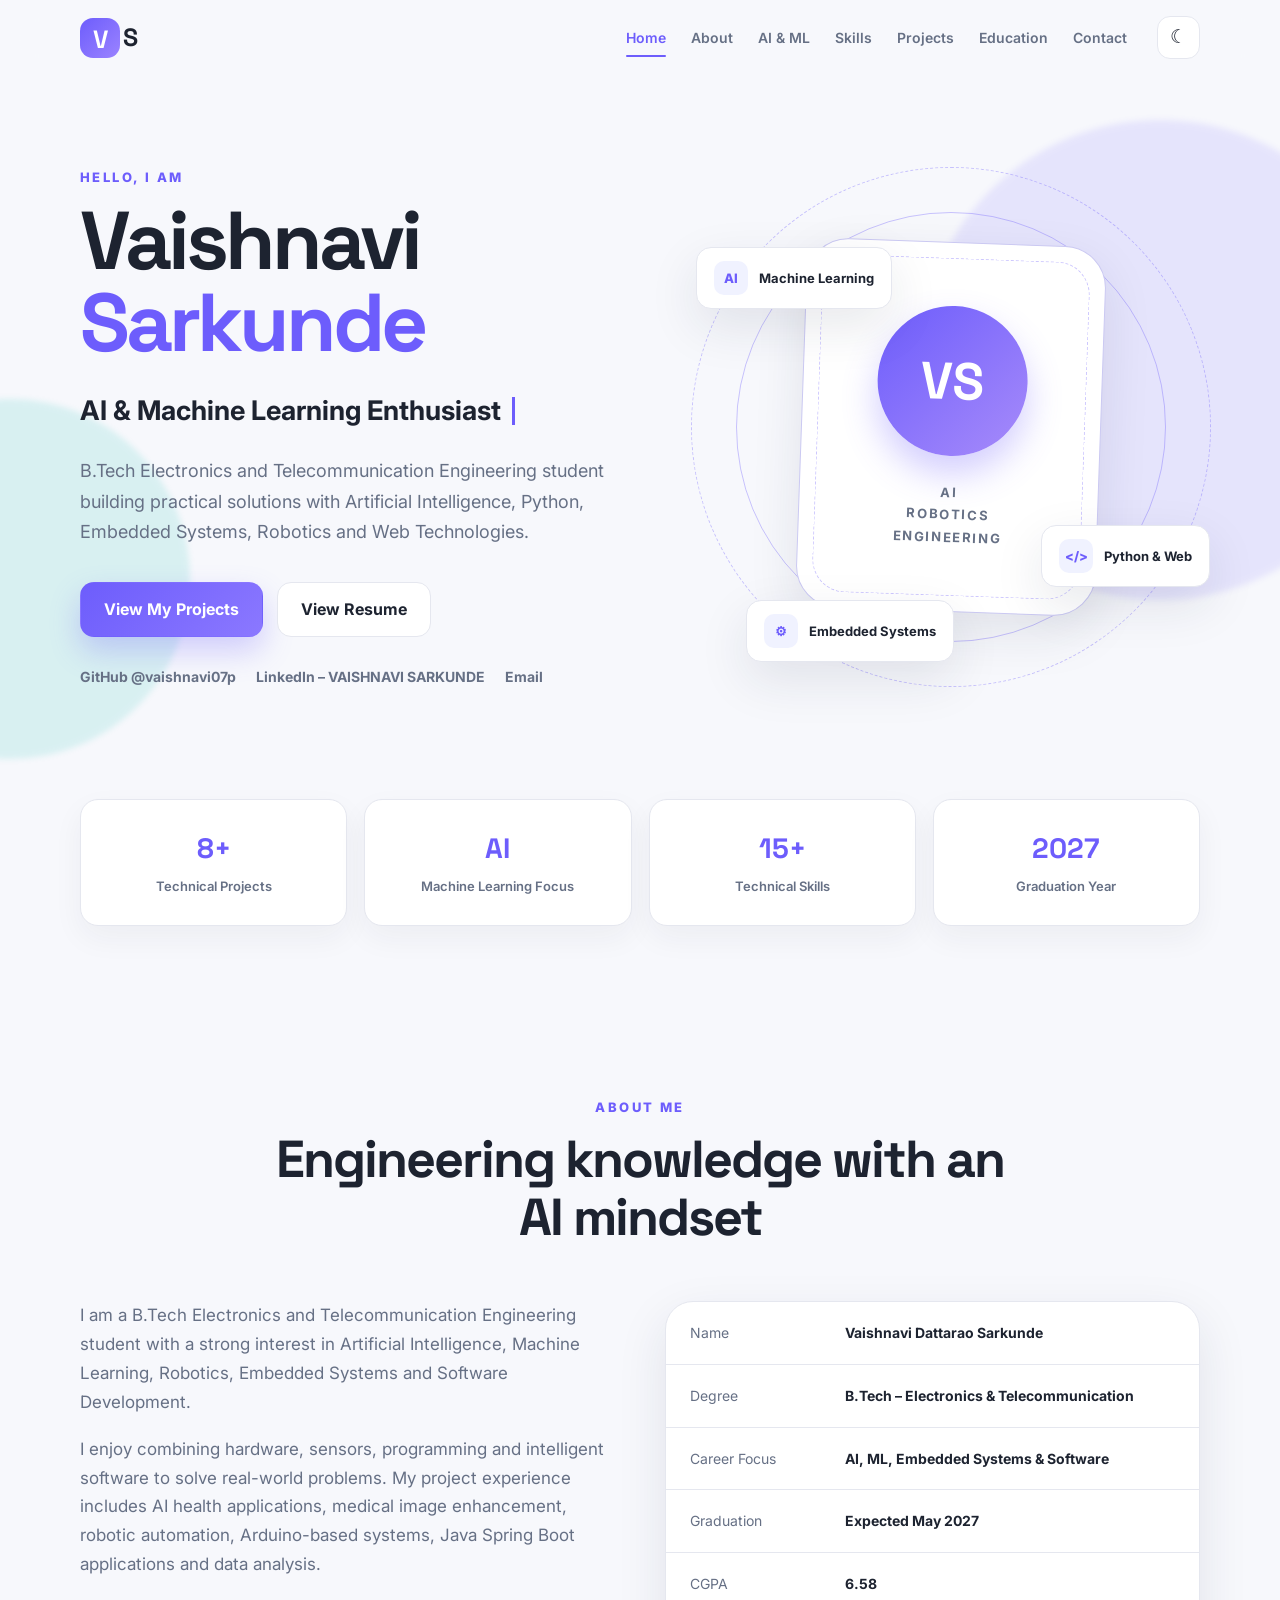
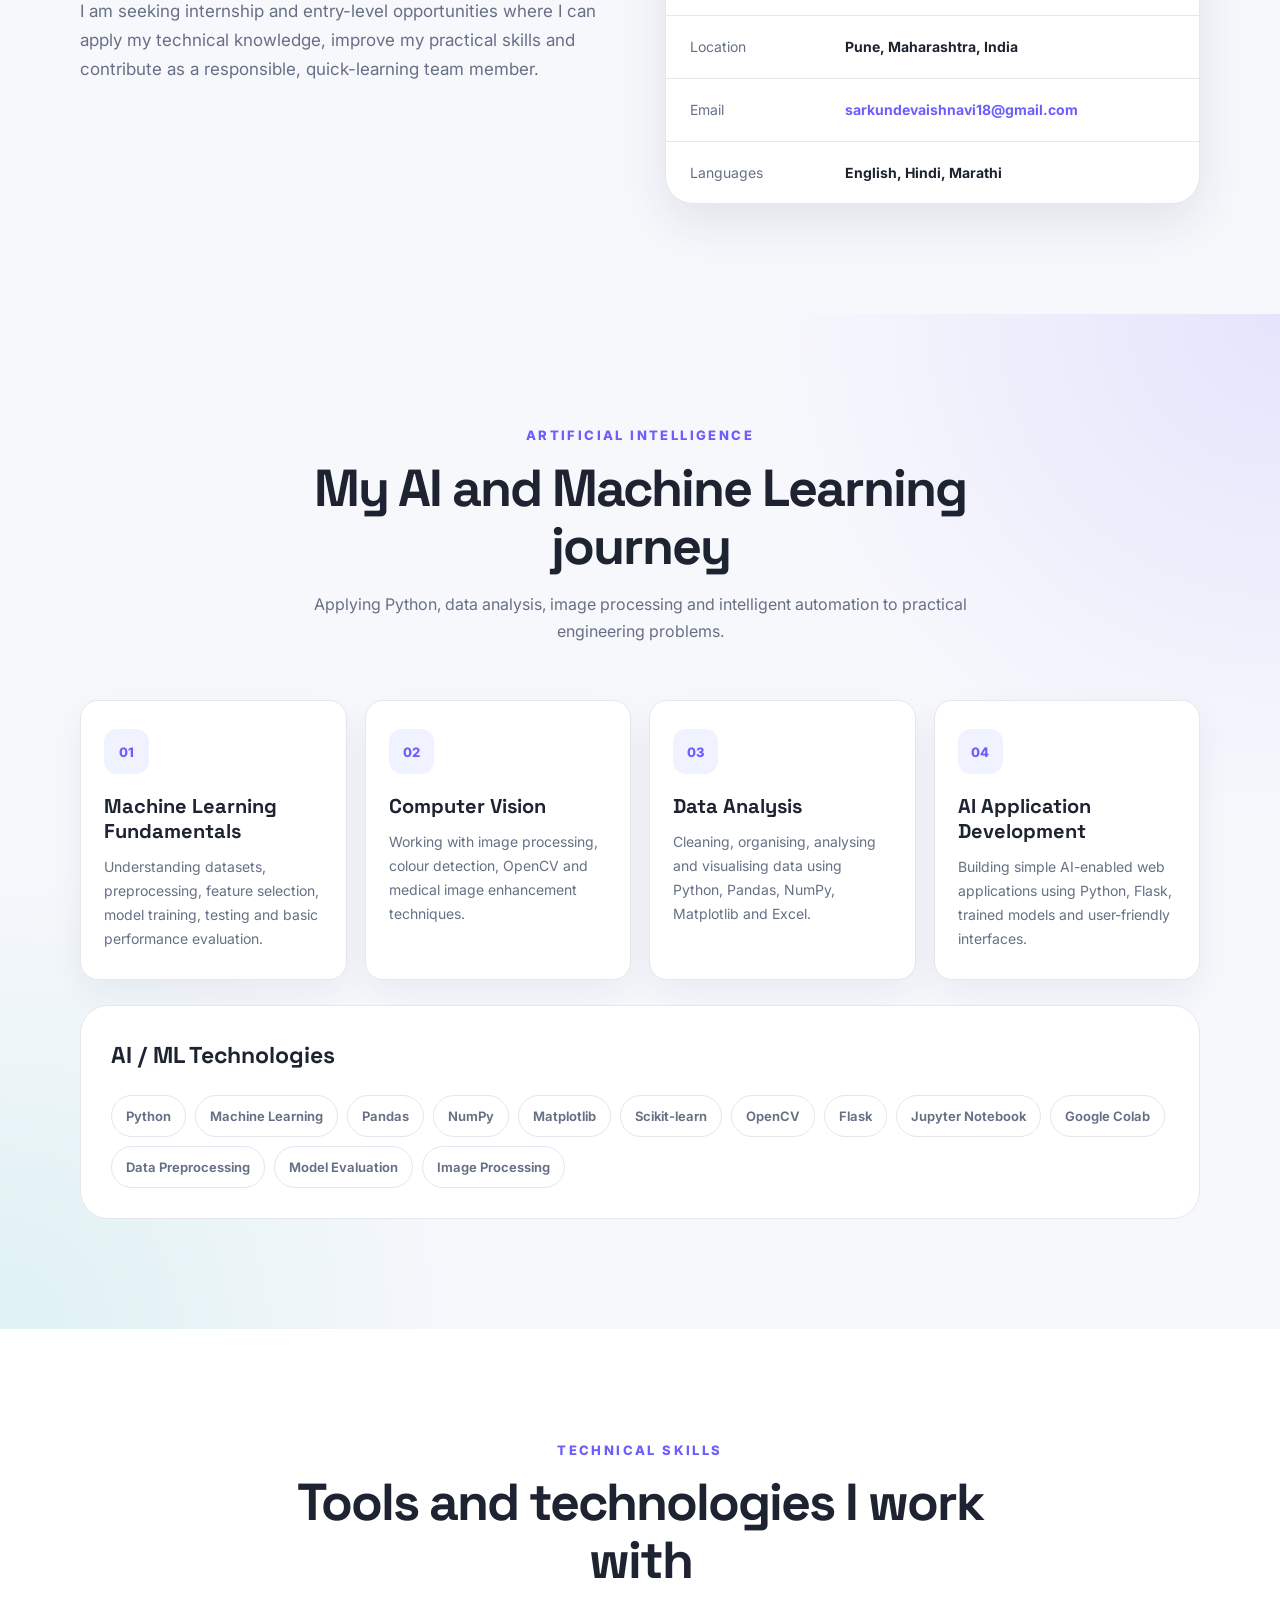
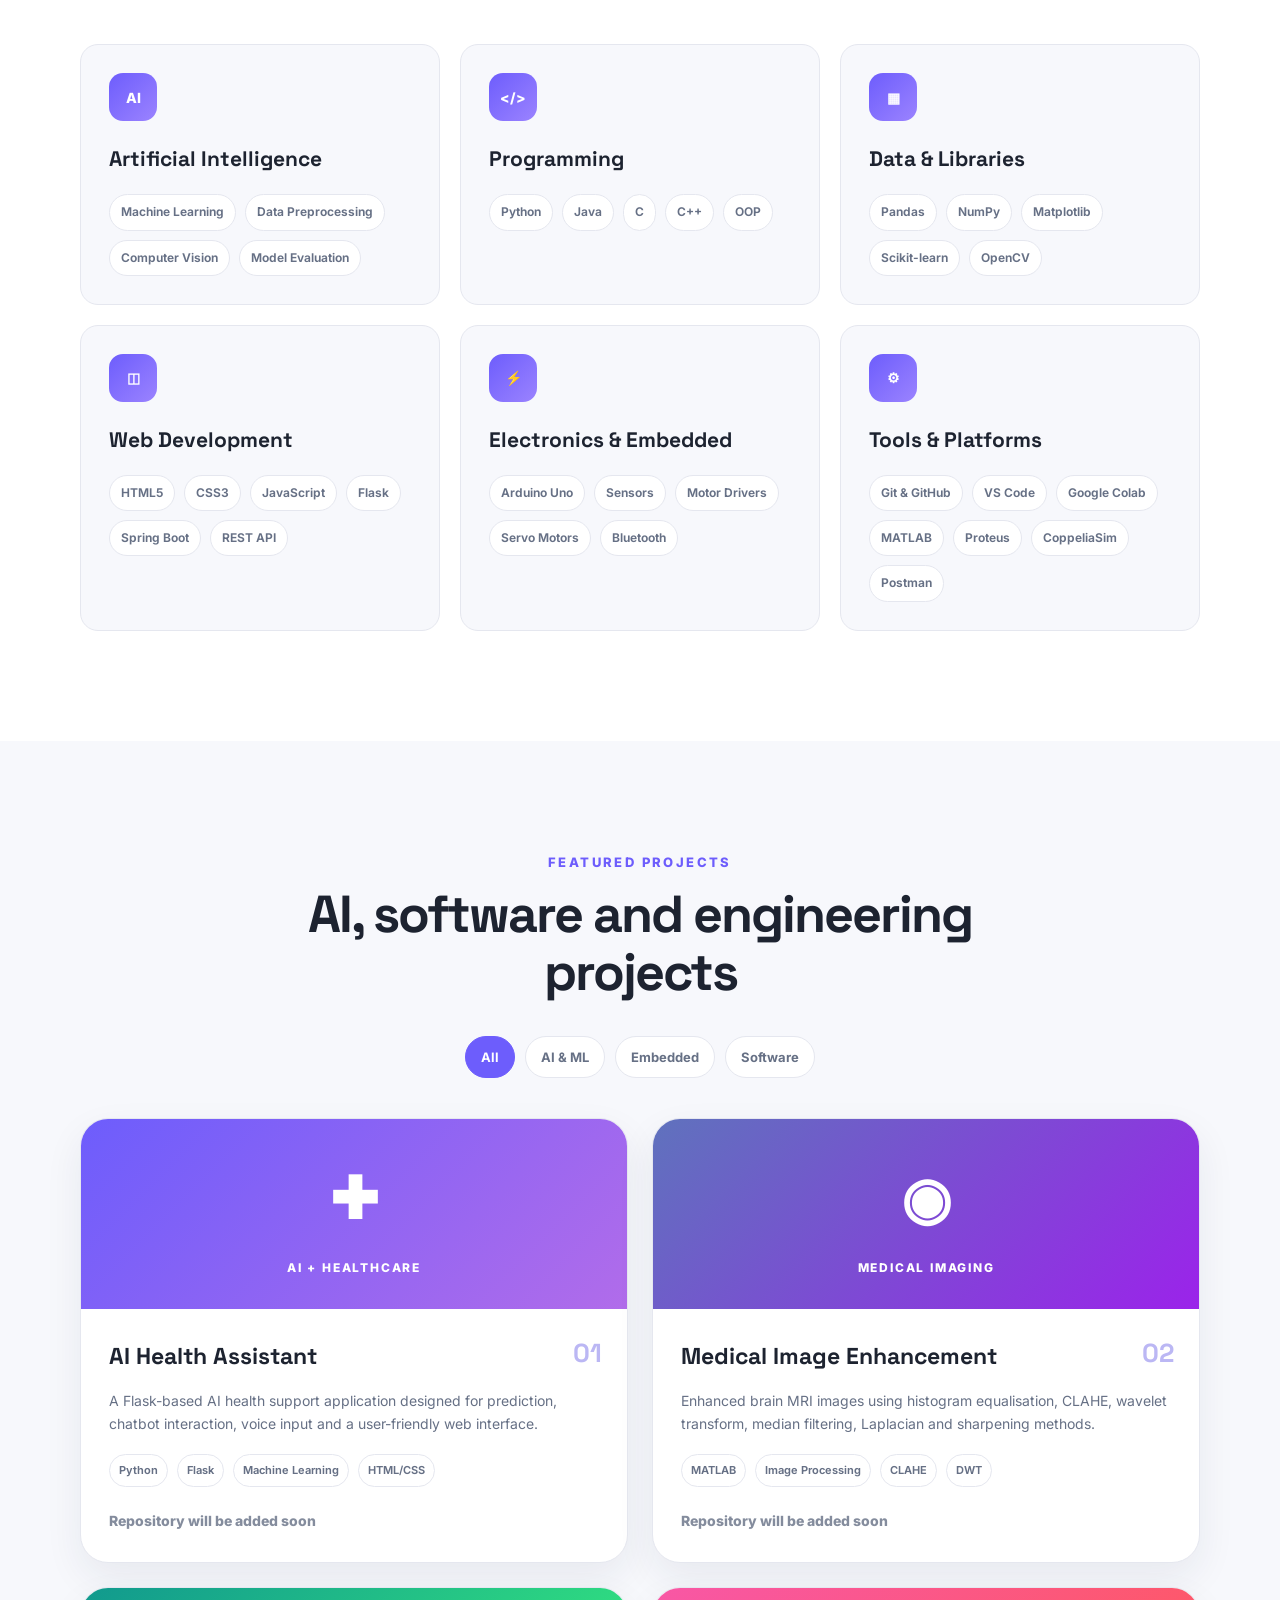
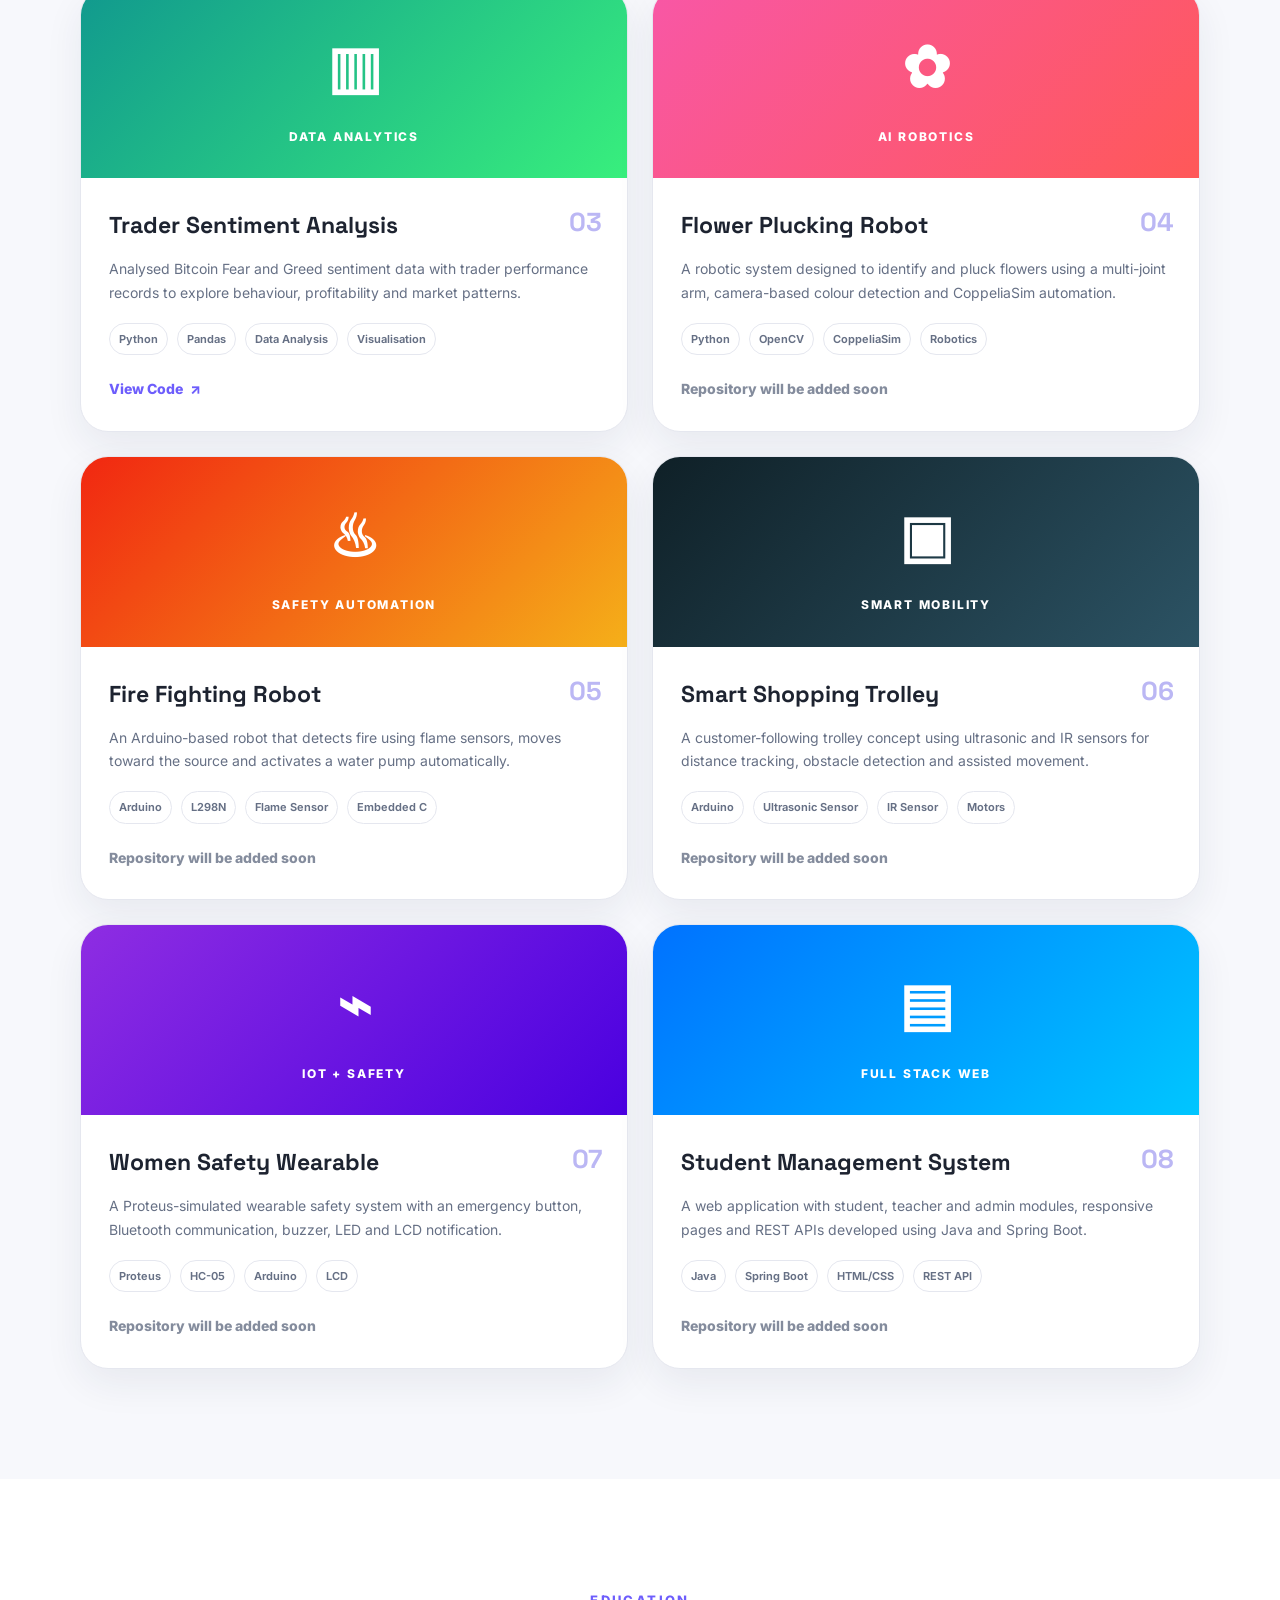
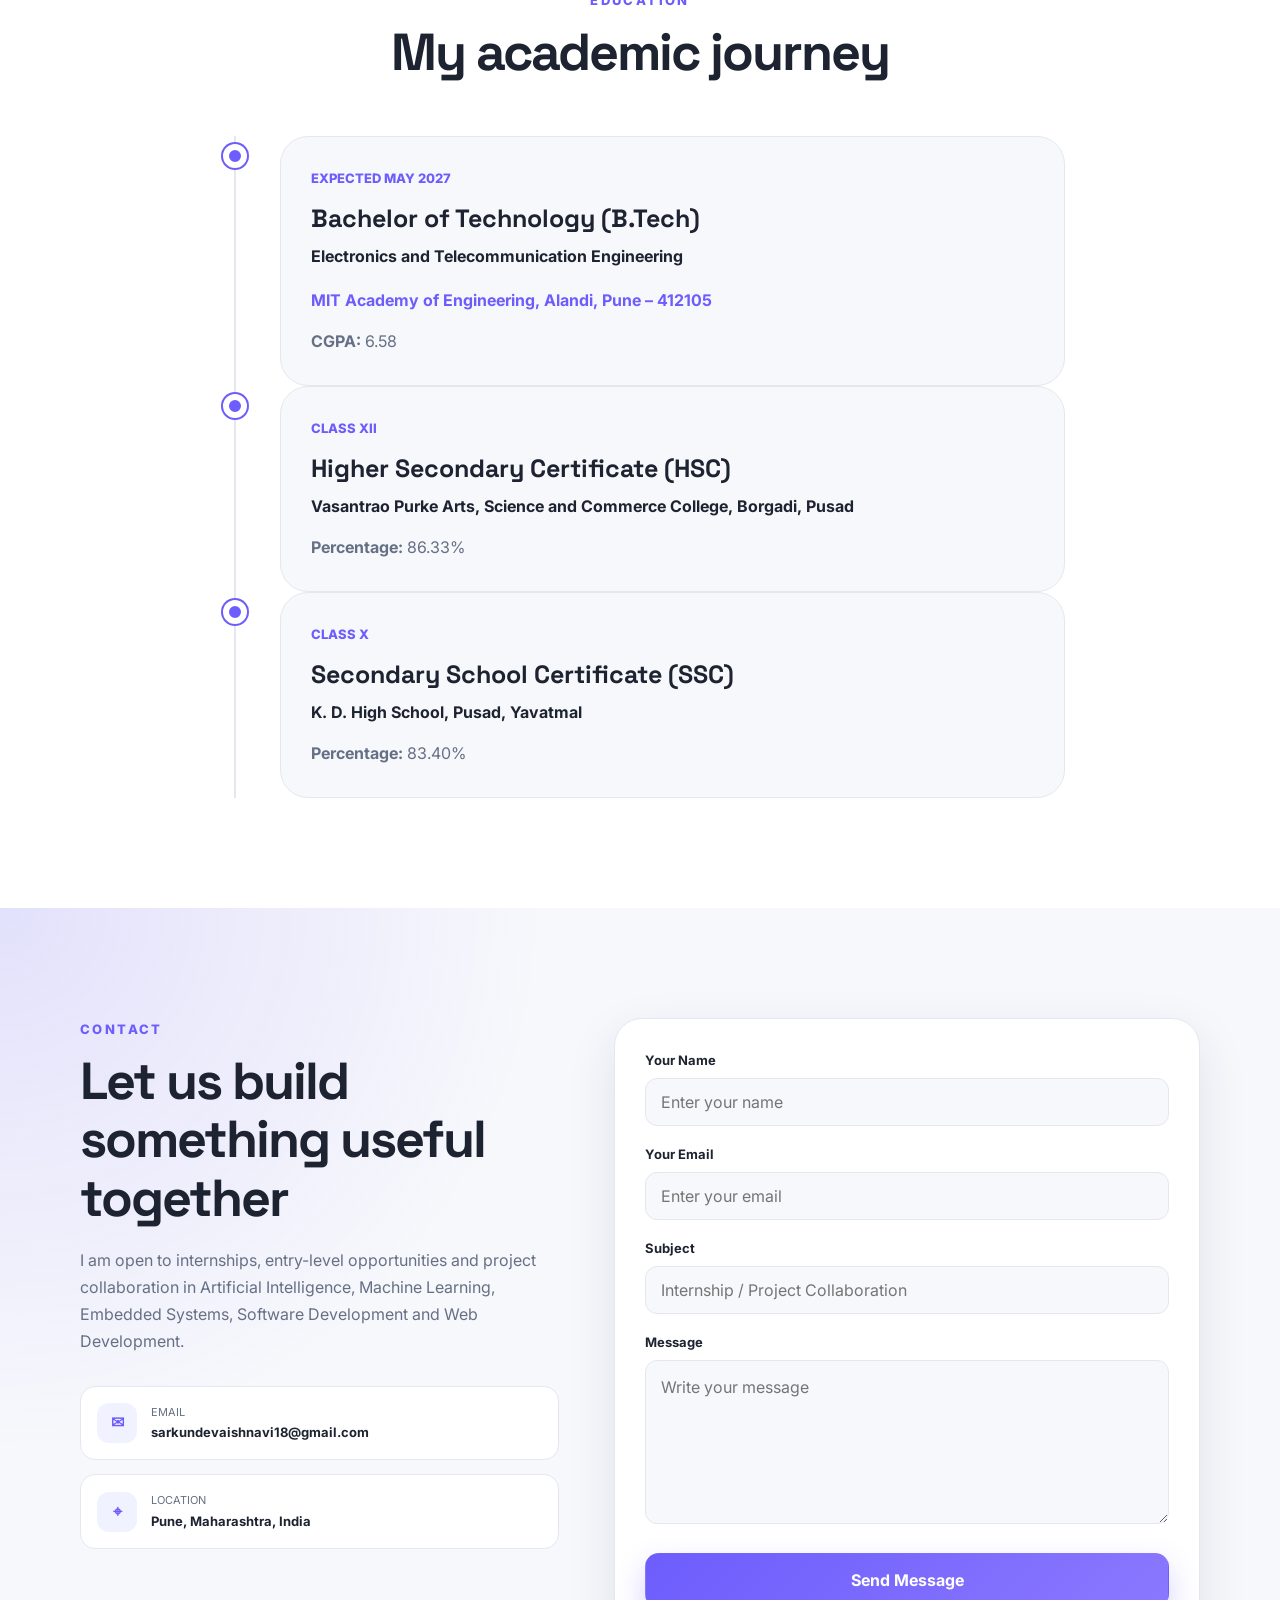
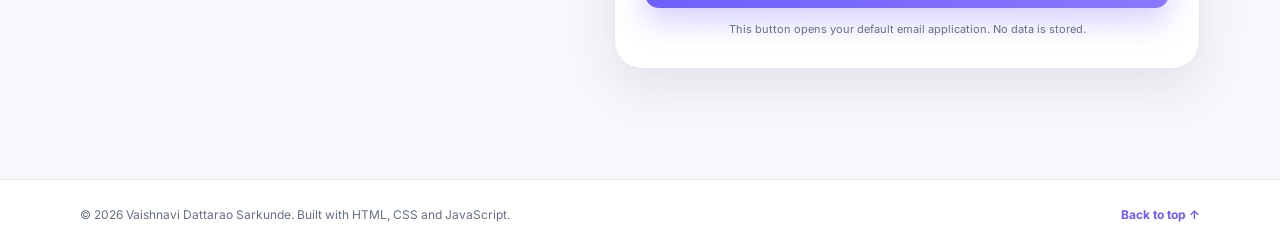
==== index.html @ c1180c81 "Add files via upload" ====
<!DOCTYPE html>
<html lang="en" data-theme="light">
<head>
  <meta charset="UTF-8" />
  <meta name="viewport" content="width=device-width, initial-scale=1.0" />

  <meta
    name="description"
    content="Portfolio of Vaishnavi Dattarao Sarkunde, a B.Tech Electronics and Telecommunication Engineering student interested in Artificial Intelligence, Machine Learning, Embedded Systems, Robotics and Web Development."
  />
  <meta
    name="keywords"
    content="Vaishnavi Sarkunde, Artificial Intelligence, Machine Learning, ENTC, Python, Embedded Systems, Robotics, Web Development"
  />
  <meta name="author" content="Vaishnavi Dattarao Sarkunde" />
  <meta name="theme-color" content="#6d5dfc" />

  <title>Vaishnavi Sarkunde | AI & Engineering Portfolio</title>

  <link rel="icon" href="assets/favicon.svg" type="image/svg+xml" />
  <link rel="stylesheet" href="style.css" />
</head>

<body>
  <a class="skip-link" href="#main-content">Skip to content</a>

  <header class="site-header">
    <nav class="navbar container" aria-label="Main navigation">
      <a class="logo" href="#home" aria-label="Go to home">
        <span>V</span>S
      </a>

      <button
        class="nav-toggle"
        type="button"
        aria-label="Open navigation menu"
        aria-expanded="false"
        aria-controls="nav-menu"
      >
        <span></span>
        <span></span>
        <span></span>
      </button>

      <div class="nav-menu" id="nav-menu">
        <a class="nav-link active" href="#home">Home</a>
        <a class="nav-link" href="#about">About</a>
        <a class="nav-link" href="#ai">AI & ML</a>
        <a class="nav-link" href="#skills">Skills</a>
        <a class="nav-link" href="#projects">Projects</a>
        <a class="nav-link" href="#education">Education</a>
        <a class="nav-link" href="#contact">Contact</a>
      </div>

      <button class="theme-toggle" type="button" aria-label="Switch theme" title="Switch theme">
        <span class="theme-icon" aria-hidden="true">☾</span>
      </button>
    </nav>
  </header>

  <main id="main-content">
    <section class="hero section" id="home">
      <div class="hero-blob hero-blob-one"></div>
      <div class="hero-blob hero-blob-two"></div>

      <div class="container hero-grid">
        <div class="hero-content reveal">
          <p class="eyebrow">Hello, I am</p>

          <h1>
            Vaishnavi
            <span>Sarkunde</span>
          </h1>

          <h2>
            <span id="typing-text">AI & Machine Learning Enthusiast</span>
            <span class="typing-cursor" aria-hidden="true"></span>
          </h2>

          <p class="hero-description">
            B.Tech Electronics and Telecommunication Engineering student building
            practical solutions with Artificial Intelligence, Python, Embedded Systems,
            Robotics and Web Technologies.
          </p>

          <div class="hero-actions">
            <a class="button button-primary" href="#projects">View My Projects</a>
            <a class="button button-secondary" href="resume.html">View Resume</a>
          </div>

          <div class="hero-socials" aria-label="Social and contact links">
            <!-- GitHub profile -->
            <a
              href="https://github.com/vaishnavi07p"
              target="_blank"
              rel="noopener noreferrer"
            >
              GitHub @vaishnavi07p
            </a>

            <!-- Replace this LinkedIn search URL with the exact public profile URL when available -->
            <a
              href="https://www.linkedin.com/search/results/people/?keywords=VAISHNAVI%20SARKUNDE"
              target="_blank"
              rel="noopener noreferrer"
            >
              LinkedIn – VAISHNAVI SARKUNDE
            </a>

            <a href="mailto:sarkundevaishnavi18@gmail.com">Email</a>
          </div>
        </div>

        <div class="hero-visual reveal" aria-label="Technology illustration">
          <div class="profile-orbit orbit-one"></div>
          <div class="profile-orbit orbit-two"></div>

          <div class="profile-card">
            <div class="profile-initials">VS</div>
            <p>AI</p>
            <p>Robotics</p>
            <p>Engineering</p>
          </div>

          <div class="floating-card card-ai">
            <span>AI</span>
            <strong>Machine Learning</strong>
          </div>

          <div class="floating-card card-code">
            <span>&lt;/&gt;</span>
            <strong>Python & Web</strong>
          </div>

          <div class="floating-card card-chip">
            <span>⚙</span>
            <strong>Embedded Systems</strong>
          </div>
        </div>
      </div>
    </section>

    <section class="stats section-small" aria-label="Portfolio highlights">
      <div class="container stats-grid">
        <article class="stat-card reveal">
          <strong>8+</strong>
          <span>Technical Projects</span>
        </article>

        <article class="stat-card reveal">
          <strong>AI</strong>
          <span>Machine Learning Focus</span>
        </article>

        <article class="stat-card reveal">
          <strong>15+</strong>
          <span>Technical Skills</span>
        </article>

        <article class="stat-card reveal">
          <strong>2027</strong>
          <span>Graduation Year</span>
        </article>
      </div>
    </section>

    <section class="section" id="about">
      <div class="container">
        <div class="section-heading reveal">
          <p class="section-label">About Me</p>
          <h2>Engineering knowledge with an AI mindset</h2>
        </div>

        <div class="about-grid">
          <div class="about-copy reveal">
            <p>
              I am a B.Tech Electronics and Telecommunication Engineering student with
              a strong interest in Artificial Intelligence, Machine Learning, Robotics,
              Embedded Systems and Software Development.
            </p>

            <p>
              I enjoy combining hardware, sensors, programming and intelligent software
              to solve real-world problems. My project experience includes AI health
              applications, medical image enhancement, robotic automation, Arduino-based
              systems, Java Spring Boot applications and data analysis.
            </p>

            <p>
              I am seeking internship and entry-level opportunities where I can apply my
              technical knowledge, improve my practical skills and contribute as a
              responsible, quick-learning team member.
            </p>
          </div>

          <div class="about-details reveal">
            <div class="detail-row">
              <span>Name</span>
              <strong>Vaishnavi Dattarao Sarkunde</strong>
            </div>

            <div class="detail-row">
              <span>Degree</span>
              <strong>B.Tech – Electronics & Telecommunication</strong>
            </div>

            <div class="detail-row">
              <span>Career Focus</span>
              <strong>AI, ML, Embedded Systems & Software</strong>
            </div>

            <div class="detail-row">
              <span>Graduation</span>
              <strong>Expected May 2027</strong>
            </div>

            <div class="detail-row">
              <span>CGPA</span>
              <strong>6.58</strong>
            </div>

            <div class="detail-row">
              <span>Location</span>
              <strong>Pune, Maharashtra, India</strong>
            </div>

            <div class="detail-row">
              <span>Email</span>
              <a href="mailto:sarkundevaishnavi18@gmail.com">
                sarkundevaishnavi18@gmail.com
              </a>
            </div>

            <div class="detail-row">
              <span>Languages</span>
              <strong>English, Hindi, Marathi</strong>
            </div>
          </div>
        </div>
      </div>
    </section>

    <section class="section ai-section" id="ai">
      <div class="container">
        <div class="section-heading reveal">
          <p class="section-label">Artificial Intelligence</p>
          <h2>My AI and Machine Learning journey</h2>
          <p class="section-subtitle">
            Applying Python, data analysis, image processing and intelligent automation
            to practical engineering problems.
          </p>
        </div>

        <div class="ai-grid">
          <article class="ai-feature-card reveal">
            <div class="ai-feature-icon">01</div>
            <h3>Machine Learning Fundamentals</h3>
            <p>
              Understanding datasets, preprocessing, feature selection, model training,
              testing and basic performance evaluation.
            </p>
          </article>

          <article class="ai-feature-card reveal">
            <div class="ai-feature-icon">02</div>
            <h3>Computer Vision</h3>
            <p>
              Working with image processing, colour detection, OpenCV and medical image
              enhancement techniques.
            </p>
          </article>

          <article class="ai-feature-card reveal">
            <div class="ai-feature-icon">03</div>
            <h3>Data Analysis</h3>
            <p>
              Cleaning, organising, analysing and visualising data using Python,
              Pandas, NumPy, Matplotlib and Excel.
            </p>
          </article>

          <article class="ai-feature-card reveal">
            <div class="ai-feature-icon">04</div>
            <h3>AI Application Development</h3>
            <p>
              Building simple AI-enabled web applications using Python, Flask,
              trained models and user-friendly interfaces.
            </p>
          </article>
        </div>

        <div class="ai-tools reveal">
          <h3>AI / ML Technologies</h3>
          <div class="tag-list large">
            <span>Python</span>
            <span>Machine Learning</span>
            <span>Pandas</span>
            <span>NumPy</span>
            <span>Matplotlib</span>
            <span>Scikit-learn</span>
            <span>OpenCV</span>
            <span>Flask</span>
            <span>Jupyter Notebook</span>
            <span>Google Colab</span>
            <span>Data Preprocessing</span>
            <span>Model Evaluation</span>
            <span>Image Processing</span>
          </div>
        </div>
      </div>
    </section>

    <section class="section section-alt" id="skills">
      <div class="container">
        <div class="section-heading reveal">
          <p class="section-label">Technical Skills</p>
          <h2>Tools and technologies I work with</h2>
        </div>

        <div class="skills-grid">
          <article class="skill-group reveal">
            <div class="skill-icon">AI</div>
            <h3>Artificial Intelligence</h3>
            <div class="tag-list">
              <span>Machine Learning</span>
              <span>Data Preprocessing</span>
              <span>Computer Vision</span>
              <span>Model Evaluation</span>
            </div>
          </article>

          <article class="skill-group reveal">
            <div class="skill-icon">&lt;/&gt;</div>
            <h3>Programming</h3>
            <div class="tag-list">
              <span>Python</span>
              <span>Java</span>
              <span>C</span>
              <span>C++</span>
              <span>OOP</span>
            </div>
          </article>

          <article class="skill-group reveal">
            <div class="skill-icon">▦</div>
            <h3>Data & Libraries</h3>
            <div class="tag-list">
              <span>Pandas</span>
              <span>NumPy</span>
              <span>Matplotlib</span>
              <span>Scikit-learn</span>
              <span>OpenCV</span>
            </div>
          </article>

          <article class="skill-group reveal">
            <div class="skill-icon">◫</div>
            <h3>Web Development</h3>
            <div class="tag-list">
              <span>HTML5</span>
              <span>CSS3</span>
              <span>JavaScript</span>
              <span>Flask</span>
              <span>Spring Boot</span>
              <span>REST API</span>
            </div>
          </article>

          <article class="skill-group reveal">
            <div class="skill-icon">⚡</div>
            <h3>Electronics & Embedded</h3>
            <div class="tag-list">
              <span>Arduino Uno</span>
              <span>Sensors</span>
              <span>Motor Drivers</span>
              <span>Servo Motors</span>
              <span>Bluetooth</span>
            </div>
          </article>

          <article class="skill-group reveal">
            <div class="skill-icon">⚙</div>
            <h3>Tools & Platforms</h3>
            <div class="tag-list">
              <span>Git & GitHub</span>
              <span>VS Code</span>
              <span>Google Colab</span>
              <span>MATLAB</span>
              <span>Proteus</span>
              <span>CoppeliaSim</span>
              <span>Postman</span>
            </div>
          </article>
        </div>
      </div>
    </section>

    <section class="section" id="projects">
      <div class="container">
        <div class="section-heading reveal">
          <p class="section-label">Featured Projects</p>
          <h2>AI, software and engineering projects</h2>
        </div>

        <div class="project-filter reveal" aria-label="Project category filters">
          <button class="filter-button active" type="button" data-filter="all">All</button>
          <button class="filter-button" type="button" data-filter="ai">AI & ML</button>
          <button class="filter-button" type="button" data-filter="embedded">Embedded</button>
          <button class="filter-button" type="button" data-filter="software">Software</button>
        </div>

        <div class="projects-grid">
          <article class="project-card reveal" data-category="ai software">
            <div class="project-visual visual-health">
              <span>✚</span>
              <small>AI + Healthcare</small>
            </div>

            <div class="project-content">
              <div class="project-number">01</div>
              <h3>AI Health Assistant</h3>
              <p>
                A Flask-based AI health support application designed for prediction,
                chatbot interaction, voice input and a user-friendly web interface.
              </p>

              <div class="tag-list compact">
                <span>Python</span>
                <span>Flask</span>
                <span>Machine Learning</span>
                <span>HTML/CSS</span>
              </div>

              <span class="project-link project-link-muted">
                Repository will be added soon
              </span>
            </div>
          </article>

          <article class="project-card reveal" data-category="ai">
            <div class="project-visual visual-medical">
              <span>◉</span>
              <small>Medical Imaging</small>
            </div>

            <div class="project-content">
              <div class="project-number">02</div>
              <h3>Medical Image Enhancement</h3>
              <p>
                Enhanced brain MRI images using histogram equalisation, CLAHE,
                wavelet transform, median filtering, Laplacian and sharpening methods.
              </p>

              <div class="tag-list compact">
                <span>MATLAB</span>
                <span>Image Processing</span>
                <span>CLAHE</span>
                <span>DWT</span>
              </div>

              <span class="project-link project-link-muted">
                Repository will be added soon
              </span>
            </div>
          </article>

          <article class="project-card reveal" data-category="ai">
            <div class="project-visual visual-data">
              <span>▥</span>
              <small>Data Analytics</small>
            </div>

            <div class="project-content">
              <div class="project-number">03</div>
              <h3>Trader Sentiment Analysis</h3>
              <p>
                Analysed Bitcoin Fear and Greed sentiment data with trader performance
                records to explore behaviour, profitability and market patterns.
              </p>

              <div class="tag-list compact">
                <span>Python</span>
                <span>Pandas</span>
                <span>Data Analysis</span>
                <span>Visualisation</span>
              </div>

              <a
                class="project-link"
                href="https://github.com/vaishnavi07p/primetrade-trader-sentiment-analysis"
                target="_blank"
                rel="noopener noreferrer"
              >
                View Code <span>↗</span>
              </a>
            </div>
          </article>

          <article class="project-card reveal" data-category="ai embedded">
            <div class="project-visual visual-flower">
              <span>✿</span>
              <small>AI Robotics</small>
            </div>

            <div class="project-content">
              <div class="project-number">04</div>
              <h3>Flower Plucking Robot</h3>
              <p>
                A robotic system designed to identify and pluck flowers using a
                multi-joint arm, camera-based colour detection and CoppeliaSim automation.
              </p>

              <div class="tag-list compact">
                <span>Python</span>
                <span>OpenCV</span>
                <span>CoppeliaSim</span>
                <span>Robotics</span>
              </div>

              <span class="project-link project-link-muted">
                Repository will be added soon
              </span>
            </div>
          </article>

          <article class="project-card reveal" data-category="embedded">
            <div class="project-visual visual-fire">
              <span>♨</span>
              <small>Safety Automation</small>
            </div>

            <div class="project-content">
              <div class="project-number">05</div>
              <h3>Fire Fighting Robot</h3>
              <p>
                An Arduino-based robot that detects fire using flame sensors,
                moves toward the source and activates a water pump automatically.
              </p>

              <div class="tag-list compact">
                <span>Arduino</span>
                <span>L298N</span>
                <span>Flame Sensor</span>
                <span>Embedded C</span>
              </div>

              <span class="project-link project-link-muted">
                Repository will be added soon
              </span>
            </div>
          </article>

          <article class="project-card reveal" data-category="embedded">
            <div class="project-visual visual-trolley">
              <span>▣</span>
              <small>Smart Mobility</small>
            </div>

            <div class="project-content">
              <div class="project-number">06</div>
              <h3>Smart Shopping Trolley</h3>
              <p>
                A customer-following trolley concept using ultrasonic and IR sensors
                for distance tracking, obstacle detection and assisted movement.
              </p>

              <div class="tag-list compact">
                <span>Arduino</span>
                <span>Ultrasonic Sensor</span>
                <span>IR Sensor</span>
                <span>Motors</span>
              </div>

              <span class="project-link project-link-muted">
                Repository will be added soon
              </span>
            </div>
          </article>

          <article class="project-card reveal" data-category="embedded">
            <div class="project-visual visual-safety">
              <span>⌁</span>
              <small>IoT + Safety</small>
            </div>

            <div class="project-content">
              <div class="project-number">07</div>
              <h3>Women Safety Wearable</h3>
              <p>
                A Proteus-simulated wearable safety system with an emergency button,
                Bluetooth communication, buzzer, LED and LCD notification.
              </p>

              <div class="tag-list compact">
                <span>Proteus</span>
                <span>HC-05</span>
                <span>Arduino</span>
                <span>LCD</span>
              </div>

              <span class="project-link project-link-muted">
                Repository will be added soon
              </span>
            </div>
          </article>

          <article class="project-card reveal" data-category="software">
            <div class="project-visual visual-student">
              <span>▤</span>
              <small>Full Stack Web</small>
            </div>

            <div class="project-content">
              <div class="project-number">08</div>
              <h3>Student Management System</h3>
              <p>
                A web application with student, teacher and admin modules, responsive
                pages and REST APIs developed using Java and Spring Boot.
              </p>

              <div class="tag-list compact">
                <span>Java</span>
                <span>Spring Boot</span>
                <span>HTML/CSS</span>
                <span>REST API</span>
              </div>

              <span class="project-link project-link-muted">
                Repository will be added soon
              </span>
            </div>
          </article>
        </div>
      </div>
    </section>

    <section class="section section-alt" id="education">
      <div class="container">
        <div class="section-heading reveal">
          <p class="section-label">Education</p>
          <h2>My academic journey</h2>
        </div>

        <div class="timeline">
          <article class="timeline-item reveal">
            <div class="timeline-marker"></div>
            <div class="timeline-content">
              <p class="timeline-date">Expected May 2027</p>
              <h3>Bachelor of Technology (B.Tech)</h3>
              <p class="timeline-course">
                Electronics and Telecommunication Engineering
              </p>
              <strong class="timeline-place">
                MIT Academy of Engineering, Alandi, Pune – 412105
              </strong>
              <p><strong>CGPA:</strong> 6.58</p>
            </div>
          </article>

          <article class="timeline-item reveal">
            <div class="timeline-marker"></div>
            <div class="timeline-content">
              <p class="timeline-date">Class XII</p>
              <h3>Higher Secondary Certificate (HSC)</h3>
              <p class="timeline-course">
                Vasantrao Purke Arts, Science and Commerce College, Borgadi, Pusad
              </p>
              <p><strong>Percentage:</strong> 86.33%</p>
            </div>
          </article>

          <article class="timeline-item reveal">
            <div class="timeline-marker"></div>
            <div class="timeline-content">
              <p class="timeline-date">Class X</p>
              <h3>Secondary School Certificate (SSC)</h3>
              <p class="timeline-course">
                K. D. High School, Pusad, Yavatmal
              </p>
              <p><strong>Percentage:</strong> 83.40%</p>
            </div>
          </article>
        </div>
      </div>
    </section>

    <section class="section contact-section" id="contact">
      <div class="container contact-grid">
        <div class="contact-copy reveal">
          <p class="section-label">Contact</p>
          <h2>Let us build something useful together</h2>
          <p>
            I am open to internships, entry-level opportunities and project
            collaboration in Artificial Intelligence, Machine Learning, Embedded
            Systems, Software Development and Web Development.
          </p>

          <div class="contact-items">
            <a href="mailto:sarkundevaishnavi18@gmail.com">
              <span>✉</span>
              <div>
                <small>Email</small>
                <strong>sarkundevaishnavi18@gmail.com</strong>
              </div>
            </a>

            <div class="contact-static">
              <span>⌖</span>
              <div>
                <small>Location</small>
                <strong>Pune, Maharashtra, India</strong>
              </div>
            </div>
          </div>
        </div>

        <form class="contact-form reveal" id="contact-form">
          <div class="form-row">
            <label for="name">Your Name</label>
            <input
              id="name"
              name="name"
              type="text"
              placeholder="Enter your name"
              required
            />
          </div>

          <div class="form-row">
            <label for="email">Your Email</label>
            <input
              id="email"
              name="email"
              type="email"
              placeholder="Enter your email"
              required
            />
          </div>

          <div class="form-row">
            <label for="subject">Subject</label>
            <input
              id="subject"
              name="subject"
              type="text"
              placeholder="Internship / Project Collaboration"
              required
            />
          </div>

          <div class="form-row">
            <label for="message">Message</label>
            <textarea
              id="message"
              name="message"
              rows="5"
              placeholder="Write your message"
              required
            ></textarea>
          </div>

          <button class="button button-primary form-button" type="submit">
            Send Message
          </button>

          <p class="form-note">
            This button opens your default email application. No data is stored.
          </p>
        </form>
      </div>
    </section>
  </main>

  <footer class="site-footer">
    <div class="container footer-content">
      <p>
        © <span id="current-year"></span> Vaishnavi Dattarao Sarkunde.
        Built with HTML, CSS and JavaScript.
      </p>

      <a href="#home">Back to top ↑</a>
    </div>
  </footer>

  <script src="script.js"></script>
</body>
</html>
---- style.css ----
@import url('https://fonts.googleapis.com/css2?family=Inter:wght@400;500;600;700;800&family=Space+Grotesk:wght@600;700&display=swap');

:root {
  --primary: #6d5dfc;
  --primary-dark: #5145d8;
  --secondary: #00b8a9;
  --accent: #ff8c42;

  --background: #f7f8fc;
  --surface: #ffffff;
  --surface-soft: #f0f2ff;
  --text: #1d2330;
  --text-soft: #667085;
  --border: #e5e7ef;
  --shadow: 0 18px 50px rgba(32, 39, 64, 0.1);

  --header-height: 76px;
  --radius-large: 28px;
  --radius-medium: 18px;
  --radius-small: 12px;
  --transition: 220ms ease;
}

html[data-theme="dark"] {
  --background: #0e1119;
  --surface: #171b26;
  --surface-soft: #202536;
  --text: #f7f8ff;
  --text-soft: #b4bbca;
  --border: #2b3143;
  --shadow: 0 20px 55px rgba(0, 0, 0, 0.28);
}

* {
  box-sizing: border-box;
  margin: 0;
  padding: 0;
}

html {
  scroll-behavior: smooth;
  scroll-padding-top: calc(var(--header-height) + 20px);
}

body {
  min-height: 100vh;
  overflow-x: hidden;
  background: var(--background);
  color: var(--text);
  font-family: "Inter", sans-serif;
  line-height: 1.7;
  transition: background var(--transition), color var(--transition);
}

body.menu-open {
  overflow: hidden;
}

a {
  color: inherit;
  text-decoration: none;
}

button,
input,
textarea {
  font: inherit;
}

button {
  cursor: pointer;
}

img {
  max-width: 100%;
  display: block;
}

.container {
  width: min(1120px, calc(100% - 40px));
  margin: 0 auto;
}

.section {
  position: relative;
  padding: 110px 0;
}

.section-small {
  padding: 0 0 60px;
}

.section-alt {
  background: var(--surface);
}

.skip-link {
  position: fixed;
  z-index: 9999;
  top: -100px;
  left: 20px;
  padding: 12px 18px;
  border-radius: 0 0 10px 10px;
  background: var(--primary);
  color: white;
  font-weight: 700;
  transition: top var(--transition);
}

.skip-link:focus {
  top: 0;
}

.site-header {
  position: fixed;
  z-index: 1000;
  top: 0;
  left: 0;
  width: 100%;
  height: var(--header-height);
  border-bottom: 1px solid transparent;
  background: color-mix(in srgb, var(--background) 84%, transparent);
  backdrop-filter: blur(16px);
  transition: border-color var(--transition), box-shadow var(--transition);
}

.site-header.scrolled {
  border-bottom-color: var(--border);
  box-shadow: 0 10px 30px rgba(25, 31, 52, 0.06);
}

.navbar {
  height: 100%;
  display: flex;
  align-items: center;
  gap: 30px;
}

.logo {
  display: inline-flex;
  align-items: center;
  gap: 3px;
  color: var(--text);
  font-family: "Space Grotesk", sans-serif;
  font-size: 25px;
  font-weight: 800;
  letter-spacing: -1px;
}

.logo span {
  display: grid;
  width: 40px;
  height: 40px;
  place-items: center;
  border-radius: 13px;
  background: linear-gradient(135deg, var(--primary), #9b83ff);
  color: white;
}

.nav-menu {
  display: flex;
  align-items: center;
  gap: 25px;
  margin-left: auto;
}

.nav-link {
  position: relative;
  color: var(--text-soft);
  font-size: 14px;
  font-weight: 600;
  transition: color var(--transition);
}

.nav-link::after {
  content: "";
  position: absolute;
  right: 0;
  bottom: -8px;
  left: 0;
  height: 2px;
  border-radius: 99px;
  background: var(--primary);
  transform: scaleX(0);
  transition: transform var(--transition);
}

.nav-link:hover,
.nav-link.active {
  color: var(--primary);
}

.nav-link.active::after {
  transform: scaleX(1);
}

.theme-toggle,
.nav-toggle {
  width: 43px;
  height: 43px;
  border: 1px solid var(--border);
  border-radius: 13px;
  background: var(--surface);
  color: var(--text);
  transition: transform var(--transition), border-color var(--transition);
}

.theme-toggle:hover,
.nav-toggle:hover {
  transform: translateY(-2px);
  border-color: var(--primary);
}

.theme-icon {
  font-size: 19px;
}

.nav-toggle {
  display: none;
  flex-direction: column;
  align-items: center;
  justify-content: center;
  gap: 5px;
  margin-left: auto;
}

.nav-toggle span {
  width: 20px;
  height: 2px;
  border-radius: 99px;
  background: var(--text);
  transition: transform var(--transition), opacity var(--transition);
}

.hero {
  min-height: 760px;
  display: flex;
  align-items: center;
  padding-top: calc(var(--header-height) + 90px);
  overflow: hidden;
}

.hero-blob {
  position: absolute;
  border-radius: 50%;
  filter: blur(3px);
  opacity: 0.12;
  pointer-events: none;
}

.hero-blob-one {
  top: 120px;
  right: -120px;
  width: 480px;
  height: 480px;
  background: var(--primary);
}

.hero-blob-two {
  bottom: 40px;
  left: -170px;
  width: 360px;
  height: 360px;
  background: var(--secondary);
}

.hero-grid {
  position: relative;
  z-index: 1;
  display: grid;
  grid-template-columns: 1.05fr 0.95fr;
  align-items: center;
  gap: 70px;
}

.eyebrow,
.section-label {
  margin-bottom: 12px;
  color: var(--primary);
  font-size: 13px;
  font-weight: 800;
  letter-spacing: 2.4px;
  text-transform: uppercase;
}

.hero h1,
.section-heading h2,
.contact-copy h2 {
  font-family: "Space Grotesk", sans-serif;
}

.hero h1 {
  max-width: 760px;
  font-size: clamp(48px, 7vw, 82px);
  line-height: 1;
  letter-spacing: -4px;
}

.hero h1 span {
  display: block;
  color: var(--primary);
}

.hero h2 {
  min-height: 40px;
  margin-top: 24px;
  color: var(--text);
  font-size: clamp(19px, 2.5vw, 27px);
  font-weight: 700;
}

.typing-cursor {
  display: inline-block;
  width: 3px;
  height: 28px;
  margin-left: 5px;
  background: var(--primary);
  vertical-align: -5px;
  animation: blink 0.8s infinite;
}

@keyframes blink {
  50% {
    opacity: 0;
  }
}

.hero-description {
  max-width: 650px;
  margin-top: 22px;
  color: var(--text-soft);
  font-size: 18px;
}

.hero-actions {
  display: flex;
  flex-wrap: wrap;
  gap: 14px;
  margin-top: 34px;
}

.button {
  min-height: 50px;
  display: inline-flex;
  align-items: center;
  justify-content: center;
  padding: 13px 23px;
  border: 1px solid transparent;
  border-radius: 14px;
  font-weight: 700;
  transition:
    transform var(--transition),
    box-shadow var(--transition),
    border-color var(--transition),
    background var(--transition);
}

.button:hover {
  transform: translateY(-3px);
}

.button-primary {
  background: linear-gradient(135deg, var(--primary), #8b78ff);
  color: white;
  box-shadow: 0 14px 30px rgba(109, 93, 252, 0.28);
}

.button-primary:hover {
  box-shadow: 0 18px 38px rgba(109, 93, 252, 0.38);
}

.button-secondary {
  border-color: var(--border);
  background: var(--surface);
  color: var(--text);
}

.button-secondary:hover {
  border-color: var(--primary);
}

.hero-socials {
  display: flex;
  gap: 20px;
  margin-top: 28px;
}

.hero-socials a {
  color: var(--text-soft);
  font-size: 14px;
  font-weight: 700;
  transition: color var(--transition);
}

.hero-socials a:hover {
  color: var(--primary);
}

.hero-visual {
  position: relative;
  min-height: 500px;
  display: grid;
  place-items: center;
}

.profile-card {
  position: relative;
  z-index: 4;
  width: 300px;
  height: 370px;
  display: flex;
  flex-direction: column;
  align-items: center;
  justify-content: center;
  border: 1px solid color-mix(in srgb, var(--primary) 22%, var(--border));
  border-radius: 42px;
  background:
    linear-gradient(145deg, color-mix(in srgb, var(--surface) 92%, transparent), var(--surface)),
    var(--surface);
  box-shadow: var(--shadow);
  transform: rotate(2deg);
}

.profile-card::before {
  content: "";
  position: absolute;
  inset: 15px;
  border: 1px dashed color-mix(in srgb, var(--primary) 34%, transparent);
  border-radius: 33px;
}

.profile-initials {
  width: 150px;
  height: 150px;
  display: grid;
  place-items: center;
  margin-bottom: 25px;
  border-radius: 50%;
  background: linear-gradient(135deg, var(--primary), #a78bfa);
  box-shadow: 0 18px 35px rgba(109, 93, 252, 0.3);
  color: white;
  font-family: "Space Grotesk", sans-serif;
  font-size: 52px;
  font-weight: 800;
}

.profile-card p {
  position: relative;
  z-index: 2;
  color: var(--text-soft);
  font-size: 13px;
  font-weight: 700;
  letter-spacing: 1.6px;
  text-transform: uppercase;
}

.profile-orbit {
  position: absolute;
  border: 1px solid color-mix(in srgb, var(--primary) 35%, transparent);
  border-radius: 50%;
}

.orbit-one {
  width: 430px;
  height: 430px;
  animation: spin 22s linear infinite;
}

.orbit-two {
  width: 520px;
  height: 520px;
  border-style: dashed;
  animation: spin 32s linear infinite reverse;
}

@keyframes spin {
  to {
    transform: rotate(360deg);
  }
}

.floating-card {
  position: absolute;
  z-index: 5;
  display: flex;
  align-items: center;
  gap: 11px;
  padding: 13px 17px;
  border: 1px solid var(--border);
  border-radius: 15px;
  background: var(--surface);
  box-shadow: var(--shadow);
  font-size: 13px;
  animation: float 4s ease-in-out infinite;
}

.floating-card span {
  display: grid;
  min-width: 34px;
  height: 34px;
  place-items: center;
  border-radius: 10px;
  background: var(--surface-soft);
  color: var(--primary);
  font-weight: 800;
}

.card-ai {
  top: 70px;
  left: -5px;
}

.card-code {
  right: -10px;
  bottom: 90px;
  animation-delay: -1.4s;
}

.card-chip {
  bottom: 15px;
  left: 45px;
  animation-delay: -2.7s;
}

@keyframes float {
  50% {
    transform: translateY(-12px);
  }
}

.stats-grid {
  display: grid;
  grid-template-columns: repeat(4, 1fr);
  gap: 17px;
}

.stat-card {
  padding: 25px;
  border: 1px solid var(--border);
  border-radius: var(--radius-medium);
  background: var(--surface);
  box-shadow: 0 12px 30px rgba(30, 36, 58, 0.05);
  text-align: center;
}

.stat-card strong {
  display: block;
  color: var(--primary);
  font-family: "Space Grotesk", sans-serif;
  font-size: 28px;
}

.stat-card span {
  color: var(--text-soft);
  font-size: 13px;
  font-weight: 600;
}

.section-heading {
  max-width: 730px;
  margin: 0 auto 55px;
  text-align: center;
}

.section-heading h2,
.contact-copy h2 {
  font-size: clamp(34px, 5vw, 52px);
  line-height: 1.12;
  letter-spacing: -2px;
}

.section-subtitle {
  margin-top: 16px;
  color: var(--text-soft);
}

.about-grid {
  display: grid;
  grid-template-columns: 1fr 1fr;
  gap: 50px;
  align-items: start;
}

.about-copy {
  font-size: 17px;
}

.about-copy p + p {
  margin-top: 18px;
}

.about-copy p {
  color: var(--text-soft);
}

.about-details {
  overflow: hidden;
  border: 1px solid var(--border);
  border-radius: var(--radius-large);
  background: var(--surface);
  box-shadow: var(--shadow);
}

.detail-row {
  display: grid;
  grid-template-columns: 135px 1fr;
  gap: 20px;
  padding: 19px 24px;
  border-bottom: 1px solid var(--border);
}

.detail-row:last-child {
  border-bottom: 0;
}

.detail-row span {
  color: var(--text-soft);
  font-size: 14px;
}

.detail-row strong,
.detail-row a {
  word-break: break-word;
  font-size: 14px;
  font-weight: 700;
}

.detail-row a {
  color: var(--primary);
}

.ai-section {
  overflow: hidden;
  background:
    radial-gradient(circle at top right, rgba(109, 93, 252, 0.13), transparent 31%),
    radial-gradient(circle at bottom left, rgba(0, 184, 169, 0.1), transparent 30%);
}

.ai-grid {
  display: grid;
  grid-template-columns: repeat(4, 1fr);
  gap: 18px;
}

.ai-feature-card {
  padding: 28px 23px;
  border: 1px solid var(--border);
  border-radius: var(--radius-medium);
  background: var(--surface);
  box-shadow: 0 14px 35px rgba(31, 39, 72, 0.06);
  transition: transform var(--transition), border-color var(--transition);
}

.ai-feature-card:hover {
  transform: translateY(-7px);
  border-color: var(--primary);
}

.ai-feature-icon {
  width: 45px;
  height: 45px;
  display: grid;
  place-items: center;
  margin-bottom: 20px;
  border-radius: 13px;
  background: var(--surface-soft);
  color: var(--primary);
  font-size: 13px;
  font-weight: 800;
}

.ai-feature-card h3 {
  margin-bottom: 11px;
  font-family: "Space Grotesk", sans-serif;
  font-size: 20px;
  line-height: 1.25;
}

.ai-feature-card p {
  color: var(--text-soft);
  font-size: 14px;
}

.ai-tools {
  margin-top: 25px;
  padding: 30px;
  border: 1px solid var(--border);
  border-radius: var(--radius-large);
  background: var(--surface);
}

.ai-tools h3 {
  margin-bottom: 20px;
  font-family: "Space Grotesk", sans-serif;
  font-size: 23px;
}

.skills-grid {
  display: grid;
  grid-template-columns: repeat(3, 1fr);
  gap: 20px;
}

.skill-group {
  min-height: 235px;
  padding: 28px;
  border: 1px solid var(--border);
  border-radius: var(--radius-medium);
  background: var(--background);
  transition: transform var(--transition), border-color var(--transition);
}

.skill-group:hover {
  transform: translateY(-7px);
  border-color: var(--primary);
}

.skill-icon {
  width: 48px;
  height: 48px;
  display: grid;
  place-items: center;
  margin-bottom: 20px;
  border-radius: 14px;
  background: linear-gradient(135deg, var(--primary), #9b83ff);
  color: white;
  font-size: 14px;
  font-weight: 800;
}

.skill-group h3 {
  margin-bottom: 17px;
  font-family: "Space Grotesk", sans-serif;
  font-size: 21px;
}

.tag-list {
  display: flex;
  flex-wrap: wrap;
  gap: 9px;
}

.tag-list span {
  padding: 7px 11px;
  border: 1px solid var(--border);
  border-radius: 999px;
  background: var(--surface);
  color: var(--text-soft);
  font-size: 12px;
  font-weight: 650;
}

.tag-list.large span {
  padding: 9px 14px;
  font-size: 13px;
}

.tag-list.compact {
  margin-top: 18px;
}

.tag-list.compact span {
  padding: 6px 9px;
  font-size: 11px;
}

.project-filter {
  display: flex;
  flex-wrap: wrap;
  justify-content: center;
  gap: 10px;
  margin: -20px 0 40px;
}

.filter-button {
  padding: 9px 15px;
  border: 1px solid var(--border);
  border-radius: 999px;
  background: var(--surface);
  color: var(--text-soft);
  font-size: 13px;
  font-weight: 700;
  transition: all var(--transition);
}

.filter-button:hover,
.filter-button.active {
  border-color: var(--primary);
  background: var(--primary);
  color: white;
}

.projects-grid {
  display: grid;
  grid-template-columns: repeat(2, 1fr);
  gap: 24px;
}

.project-card {
  overflow: hidden;
  border: 1px solid var(--border);
  border-radius: var(--radius-large);
  background: var(--surface);
  box-shadow: 0 15px 38px rgba(31, 39, 72, 0.07);
  transition: transform var(--transition), border-color var(--transition);
}

.project-card:hover {
  transform: translateY(-8px);
  border-color: color-mix(in srgb, var(--primary) 65%, var(--border));
}

.project-card.hidden-project {
  display: none;
}

.project-visual {
  height: 190px;
  display: flex;
  flex-direction: column;
  align-items: center;
  justify-content: center;
  gap: 9px;
  overflow: hidden;
  color: white;
}

.project-visual span {
  font-family: "Space Grotesk", sans-serif;
  font-size: 58px;
  font-weight: 800;
  transition: transform 400ms ease;
}

.project-card:hover .project-visual span {
  transform: scale(1.12) rotate(-5deg);
}

.project-visual small {
  font-size: 12px;
  font-weight: 800;
  letter-spacing: 1.8px;
  text-transform: uppercase;
}

.visual-health {
  background: linear-gradient(135deg, #6d5dfc, #b16cea);
}

.visual-medical {
  background: linear-gradient(135deg, #5f72bd, #9b23ea);
}

.visual-data {
  background: linear-gradient(135deg, #11998e, #38ef7d);
}

.visual-binance {
  background: linear-gradient(135deg, #f3ba2f, #d99b00);
}

.visual-flower {
  background: linear-gradient(135deg, #f857a6, #ff5858);
}

.visual-fire {
  background: linear-gradient(135deg, #f12711, #f5af19);
}

.visual-trolley {
  background: linear-gradient(135deg, #0f2027, #2c5364);
}

.visual-safety {
  background: linear-gradient(135deg, #8e2de2, #4a00e0);
}

.visual-student {
  background: linear-gradient(135deg, #0072ff, #00c6ff);
}

.project-content {
  position: relative;
  padding: 28px;
}

.project-number {
  position: absolute;
  top: 22px;
  right: 25px;
  color: color-mix(in srgb, var(--primary) 35%, var(--border));
  font-family: "Space Grotesk", sans-serif;
  font-size: 26px;
  font-weight: 800;
}

.project-content h3 {
  max-width: calc(100% - 60px);
  margin-bottom: 12px;
  font-family: "Space Grotesk", sans-serif;
  font-size: 23px;
}

.project-content p {
  color: var(--text-soft);
  font-size: 14px;
}

.project-link {
  display: inline-flex;
  align-items: center;
  gap: 7px;
  margin-top: 22px;
  color: var(--primary);
  font-size: 14px;
  font-weight: 800;
}

.project-link span {
  transition: transform var(--transition);
}

.project-link-muted {
  color: var(--text-soft);
  cursor: default;
  opacity: 0.8;
}

.project-link:hover span {
  transform: translate(3px, -3px);
}

.timeline {
  position: relative;
  max-width: 850px;
  margin: 0 auto;
}

.timeline::before {
  content: "";
  position: absolute;
  top: 0;
  bottom: 0;
  left: 19px;
  width: 2px;
  background: var(--border);
}

.timeline-item {
  position: relative;
  padding-left: 65px;
}

.timeline-marker {
  position: absolute;
  z-index: 2;
  top: 8px;
  left: 8px;
  width: 24px;
  height: 24px;
  border: 6px solid var(--surface);
  border-radius: 50%;
  background: var(--primary);
  box-shadow: 0 0 0 2px var(--primary);
}

.timeline-content {
  padding: 30px;
  border: 1px solid var(--border);
  border-radius: var(--radius-large);
  background: var(--background);
}

.timeline-date {
  margin-bottom: 8px;
  color: var(--primary);
  font-size: 13px;
  font-weight: 800;
  text-transform: uppercase;
}

.timeline-content h3 {
  font-family: "Space Grotesk", sans-serif;
  font-size: 25px;
}

.timeline-course {
  margin-top: 3px;
  color: var(--text);
  font-weight: 700;
}

.timeline-content > p:not(.timeline-date):not(.timeline-course) {
  margin-top: 14px;
  color: var(--text-soft);
}

.timeline-place {
  display: inline-block;
  margin-top: 17px;
  color: var(--primary);
}

.certification-box {
  max-width: 850px;
  margin: 25px auto 0;
  padding: 28px;
  border: 1px dashed color-mix(in srgb, var(--primary) 55%, var(--border));
  border-radius: var(--radius-large);
  background: var(--background);
}

.certification-box h3 {
  font-family: "Space Grotesk", sans-serif;
  font-size: 23px;
}

.certification-box p {
  margin: 8px 0 17px;
  color: var(--text-soft);
}

.contact-section {
  background:
    radial-gradient(circle at top left, rgba(109, 93, 252, 0.15), transparent 35%),
    var(--background);
}

.contact-grid {
  display: grid;
  grid-template-columns: 0.9fr 1.1fr;
  align-items: start;
  gap: 55px;
}

.contact-copy > p:not(.section-label) {
  margin-top: 20px;
  color: var(--text-soft);
}

.contact-items {
  display: grid;
  gap: 14px;
  margin-top: 30px;
}

.contact-items a,
.contact-static {
  display: flex;
  align-items: center;
  gap: 14px;
  padding: 16px;
  border: 1px solid var(--border);
  border-radius: 15px;
  background: var(--surface);
}

.contact-items > * > span {
  width: 40px;
  height: 40px;
  display: grid;
  place-items: center;
  border-radius: 12px;
  background: var(--surface-soft);
  color: var(--primary);
  font-weight: 800;
}

.contact-items small,
.contact-items strong {
  display: block;
}

.contact-items small {
  color: var(--text-soft);
  font-size: 11px;
  text-transform: uppercase;
}

.contact-items strong {
  word-break: break-word;
  font-size: 13px;
}

.contact-form {
  padding: 30px;
  border: 1px solid var(--border);
  border-radius: var(--radius-large);
  background: var(--surface);
  box-shadow: var(--shadow);
}

.form-row + .form-row {
  margin-top: 17px;
}

.form-row label {
  display: block;
  margin-bottom: 7px;
  font-size: 13px;
  font-weight: 700;
}

.form-row input,
.form-row textarea {
  width: 100%;
  border: 1px solid var(--border);
  border-radius: 12px;
  outline: none;
  background: var(--background);
  color: var(--text);
  transition: border-color var(--transition), box-shadow var(--transition);
}

.form-row input {
  height: 48px;
  padding: 0 15px;
}

.form-row textarea {
  min-height: 130px;
  padding: 13px 15px;
  resize: vertical;
}

.form-row input:focus,
.form-row textarea:focus {
  border-color: var(--primary);
  box-shadow: 0 0 0 4px rgba(109, 93, 252, 0.11);
}

.form-button {
  width: 100%;
  margin-top: 20px;
}

.form-note {
  margin-top: 12px;
  color: var(--text-soft);
  font-size: 11px;
  text-align: center;
}

.site-footer {
  padding: 25px 0;
  border-top: 1px solid var(--border);
  background: var(--surface);
}

.footer-content {
  display: flex;
  justify-content: space-between;
  gap: 20px;
  color: var(--text-soft);
  font-size: 12px;
}

.footer-content a {
  color: var(--primary);
  font-weight: 700;
}

.reveal {
  opacity: 0;
  transform: translateY(28px);
  transition: opacity 700ms ease, transform 700ms ease;
}

.reveal.visible {
  opacity: 1;
  transform: translateY(0);
}

@media (max-width: 1000px) {
  .nav-menu {
    gap: 17px;
  }

  .hero-grid {
    grid-template-columns: 1fr;
    gap: 30px;
  }

  .hero-content {
    max-width: 760px;
    text-align: center;
    margin: 0 auto;
  }

  .hero-description {
    margin-right: auto;
    margin-left: auto;
  }

  .hero-actions,
  .hero-socials {
    justify-content: center;
  }

  .hero-visual {
    min-height: 520px;
  }

  .ai-grid {
    grid-template-columns: repeat(2, 1fr);
  }
}

@media (max-width: 850px) {
  .nav-toggle {
    display: flex;
  }

  .theme-toggle {
    margin-left: 0;
  }

  .nav-menu {
    position: fixed;
    top: var(--header-height);
    right: 20px;
    left: 20px;
    max-height: 0;
    overflow: hidden;
    flex-direction: column;
    align-items: stretch;
    gap: 0;
    margin: 0;
    border: 1px solid transparent;
    border-radius: 18px;
    background: var(--surface);
    box-shadow: var(--shadow);
    opacity: 0;
    transition:
      max-height 350ms ease,
      opacity 220ms ease,
      border-color 220ms ease;
  }

  .nav-menu.open {
    max-height: 520px;
    padding: 12px;
    border-color: var(--border);
    opacity: 1;
  }

  .nav-link {
    padding: 13px 14px;
    border-radius: 11px;
  }

  .nav-link::after {
    display: none;
  }

  .nav-link:hover,
  .nav-link.active {
    background: var(--surface-soft);
  }

  .nav-toggle.active span:nth-child(1) {
    transform: translateY(7px) rotate(45deg);
  }

  .nav-toggle.active span:nth-child(2) {
    opacity: 0;
  }

  .nav-toggle.active span:nth-child(3) {
    transform: translateY(-7px) rotate(-45deg);
  }

  .stats-grid,
  .skills-grid {
    grid-template-columns: repeat(2, 1fr);
  }

  .about-grid,
  .contact-grid {
    grid-template-columns: 1fr;
  }
}

@media (max-width: 650px) {
  :root {
    --header-height: 68px;
  }

  .container {
    width: min(100% - 28px, 1120px);
  }

  .section {
    padding: 80px 0;
  }

  .hero {
    min-height: auto;
    padding-top: calc(var(--header-height) + 70px);
  }

  .hero h1 {
    font-size: clamp(45px, 15vw, 66px);
    letter-spacing: -3px;
  }

  .hero h2 {
    min-height: 60px;
    font-size: 20px;
  }

  .hero-description {
    font-size: 16px;
  }

  .hero-visual {
    min-height: 430px;
  }

  .profile-card {
    width: 245px;
    height: 315px;
    border-radius: 34px;
  }

  .profile-initials {
    width: 125px;
    height: 125px;
    font-size: 42px;
  }

  .orbit-one {
    width: 330px;
    height: 330px;
  }

  .orbit-two {
    width: 390px;
    height: 390px;
  }

  .floating-card {
    padding: 10px 12px;
    font-size: 11px;
  }

  .card-ai {
    top: 45px;
    left: -2px;
  }

  .card-code {
    right: -1px;
    bottom: 75px;
  }

  .card-chip {
    left: 15px;
  }

  .stats-grid,
  .ai-grid,
  .skills-grid,
  .projects-grid {
    grid-template-columns: 1fr;
  }

  .section-heading {
    margin-bottom: 40px;
  }

  .section-heading h2,
  .contact-copy h2 {
    font-size: 36px;
  }

  .detail-row {
    grid-template-columns: 1fr;
    gap: 4px;
  }

  .project-content {
    padding: 24px;
  }

  .contact-form,
  .ai-tools {
    padding: 22px;
  }

  .footer-content {
    flex-direction: column;
    text-align: center;
  }
}

@media (max-width: 430px) {
  .theme-toggle {
    width: 39px;
    height: 39px;
  }

  .hero-actions {
    display: grid;
  }

  .button {
    width: 100%;
  }

  .hero-socials {
    flex-wrap: wrap;
  }

  .floating-card strong {
    display: none;
  }

  .floating-card span {
    min-width: 38px;
  }
}

@media (prefers-reduced-motion: reduce) {
  html {
    scroll-behavior: auto;
  }

  *,
  *::before,
  *::after {
    animation-duration: 0.01ms !important;
    animation-iteration-count: 1 !important;
    scroll-behavior: auto !important;
    transition-duration: 0.01ms !important;
  }

  .reveal {
    opacity: 1;
    transform: none;
  }
}
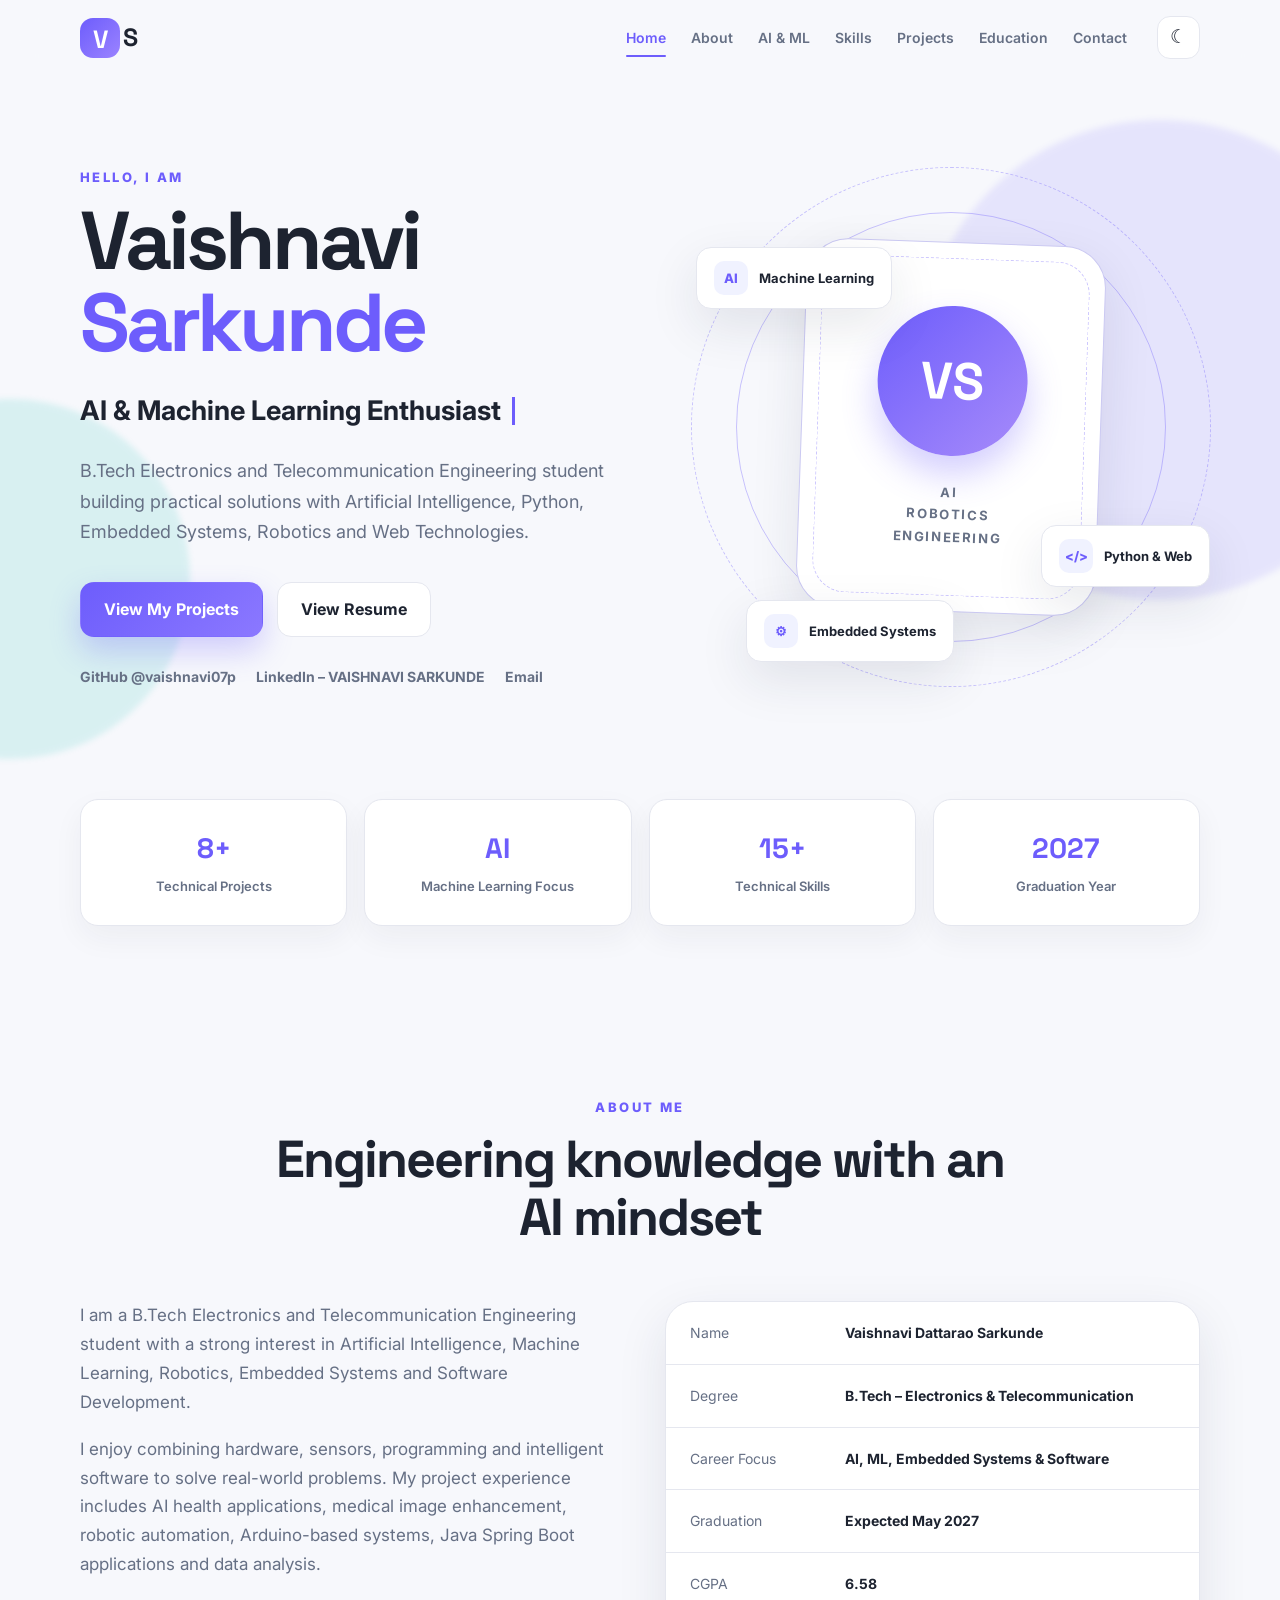
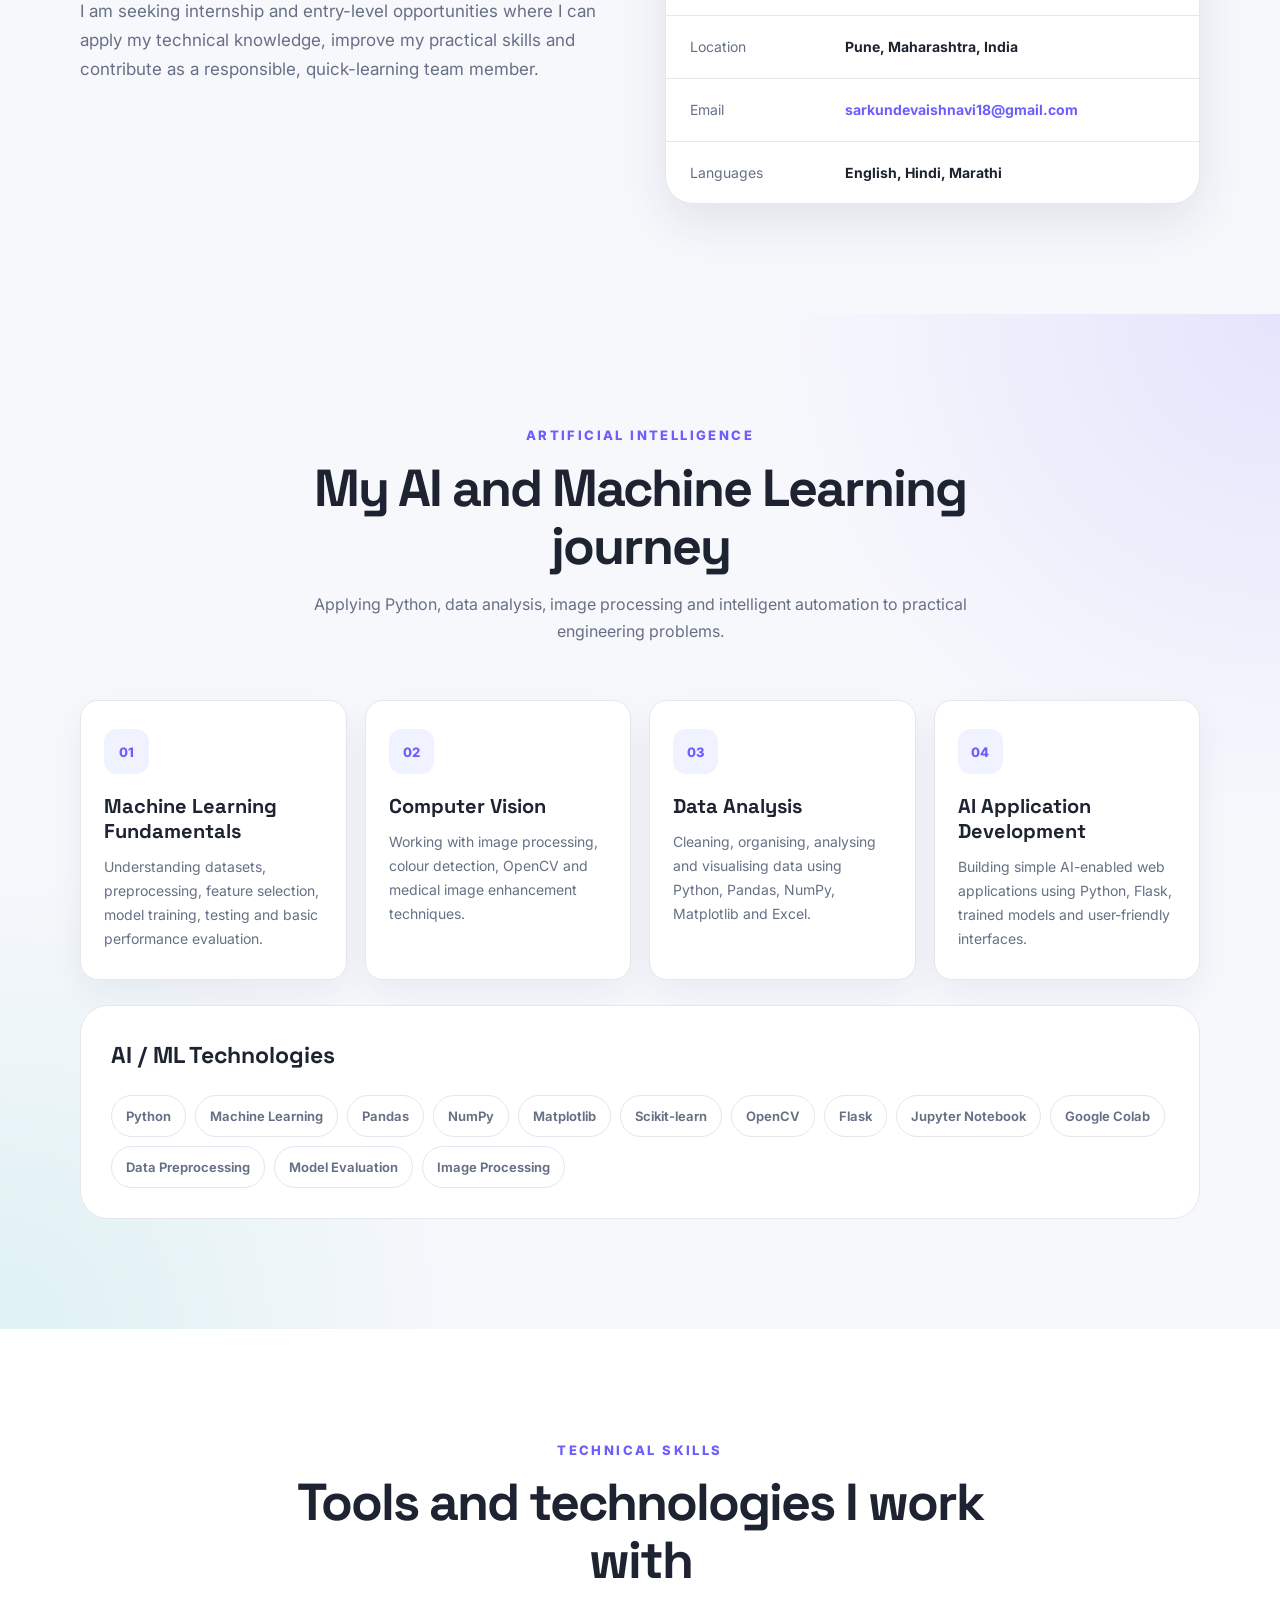
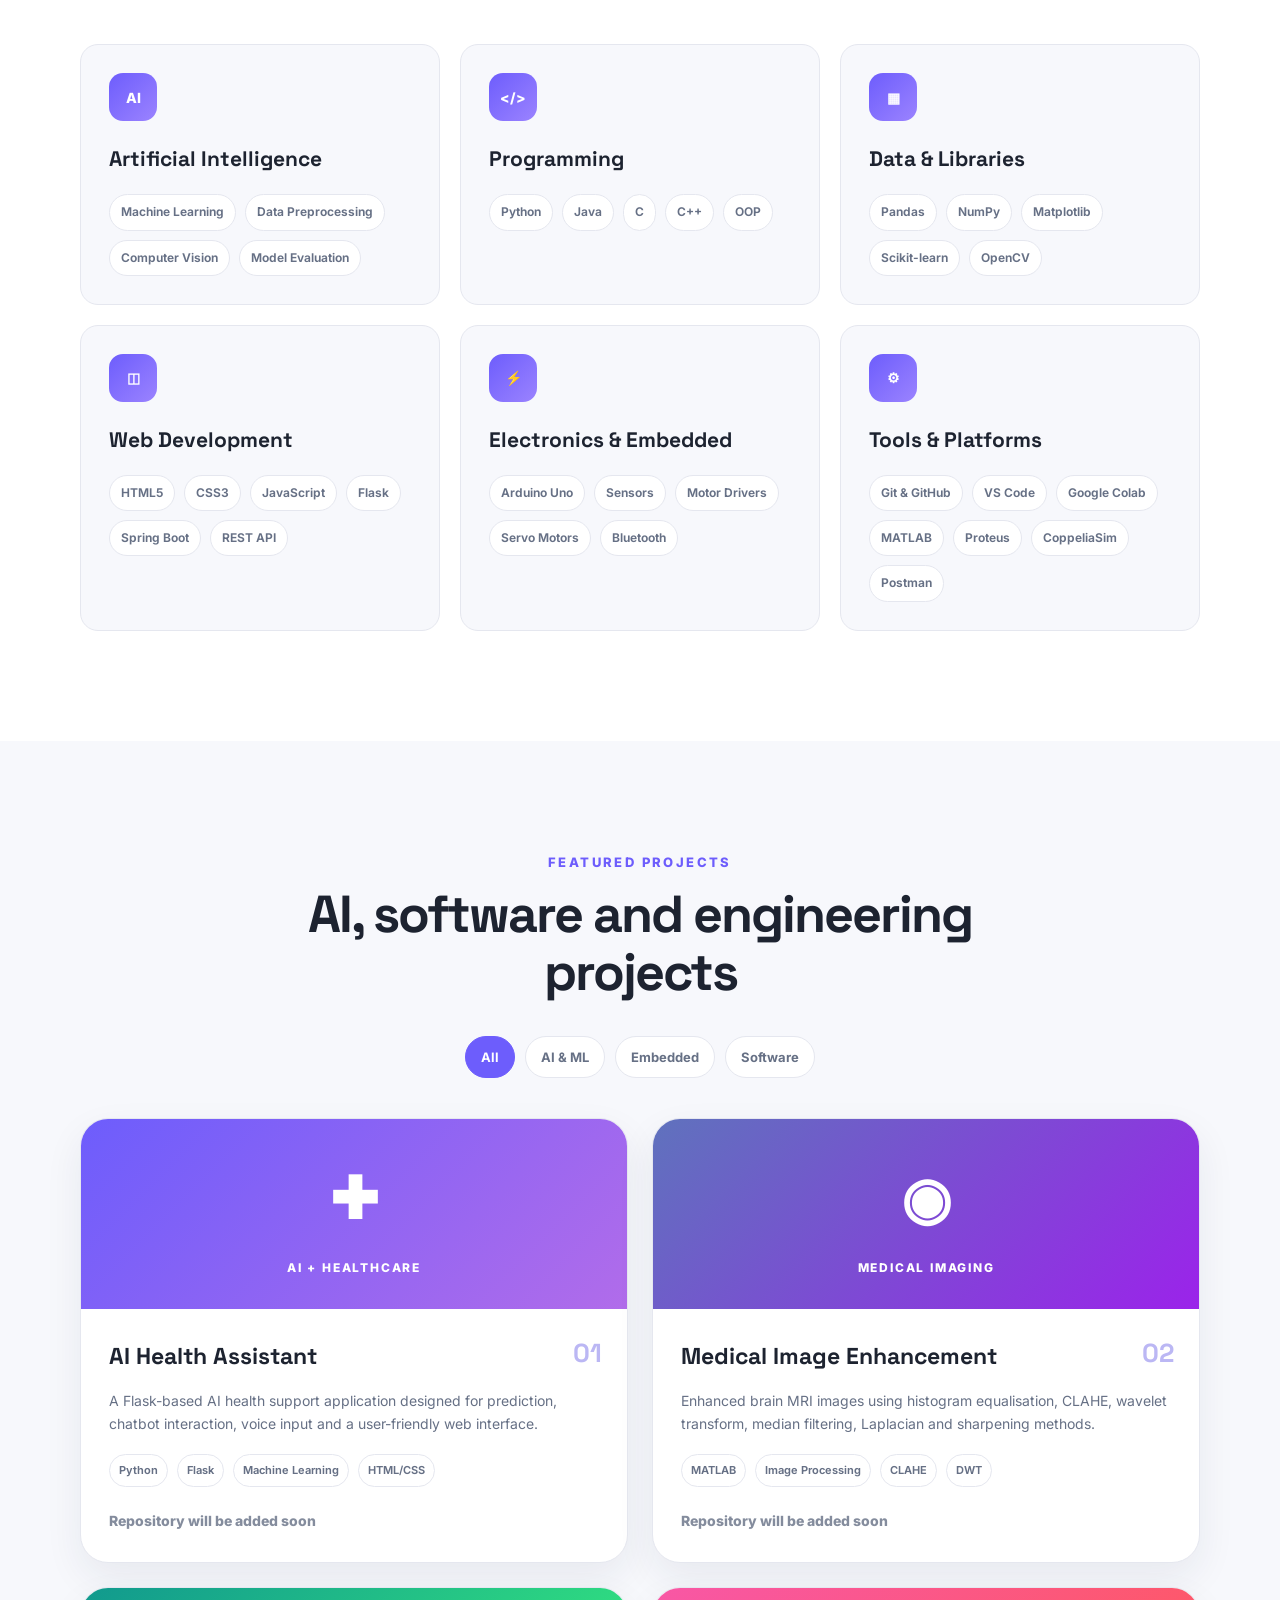
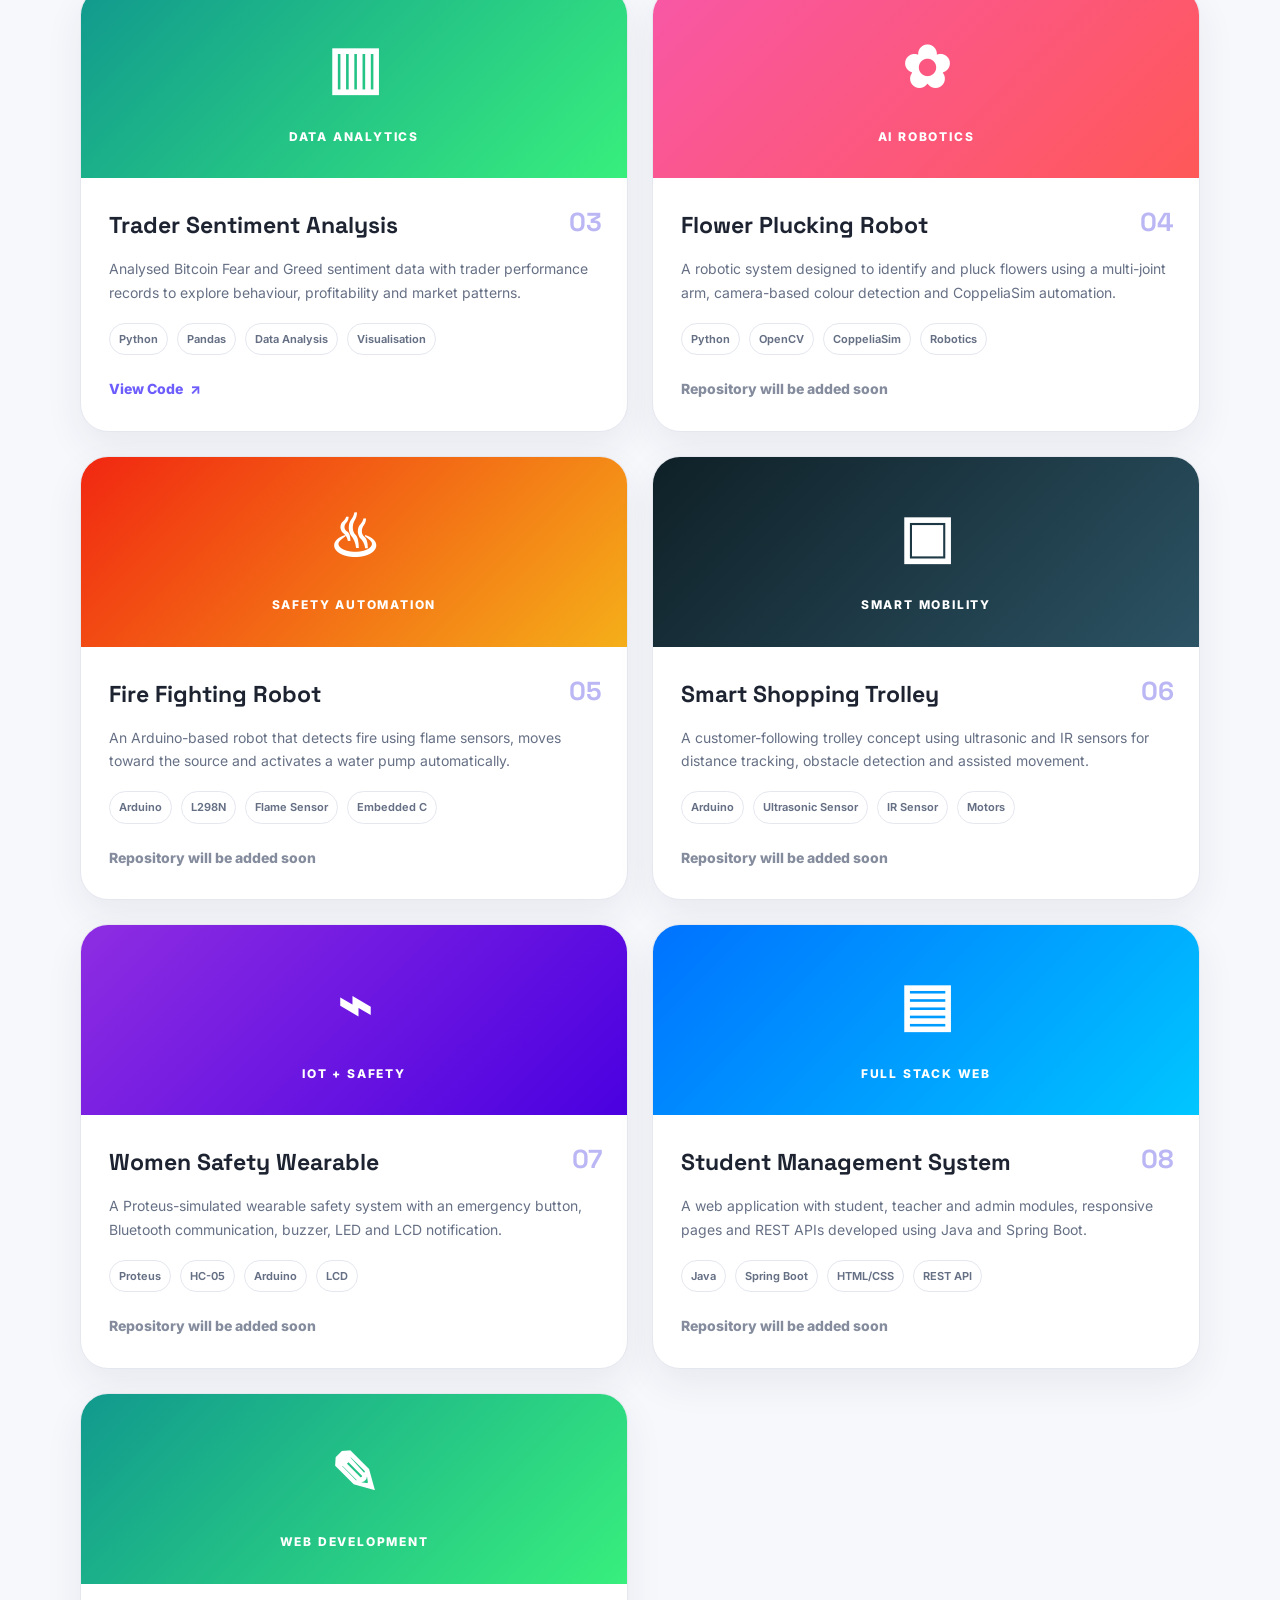
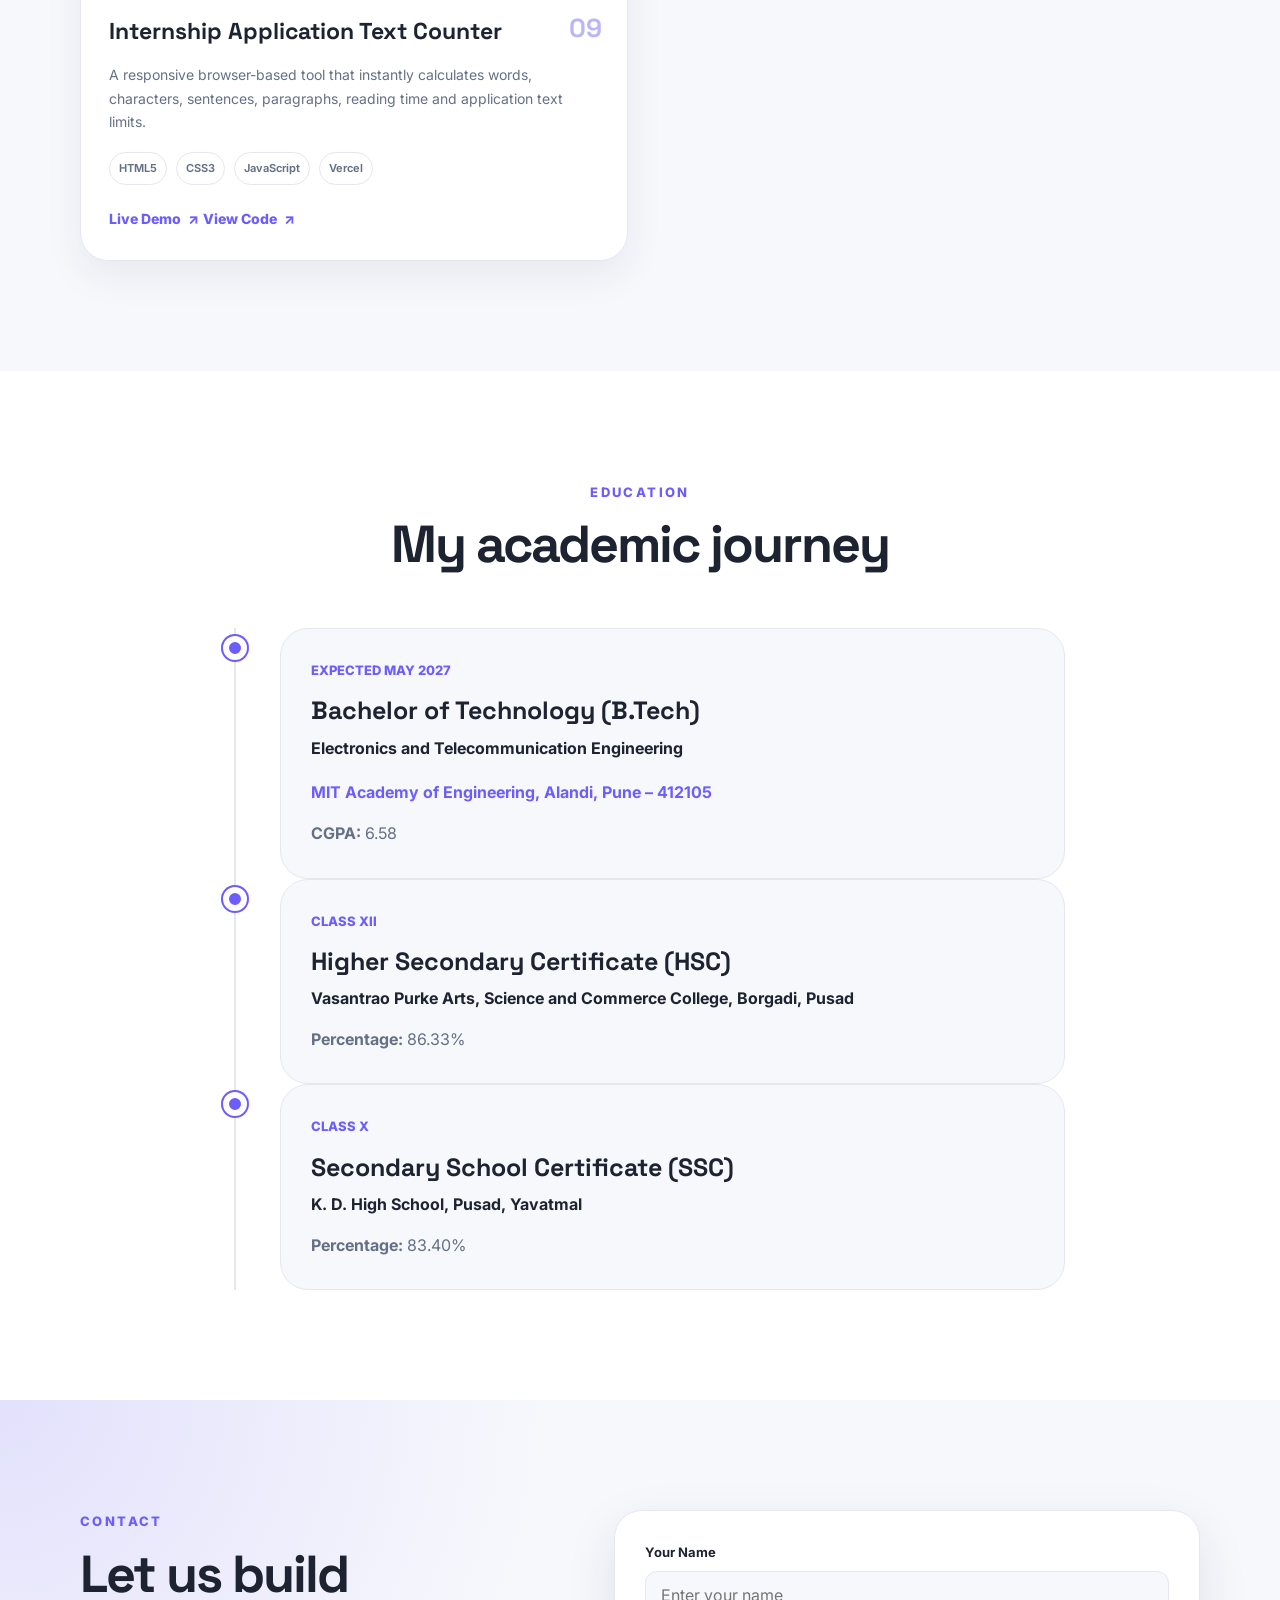
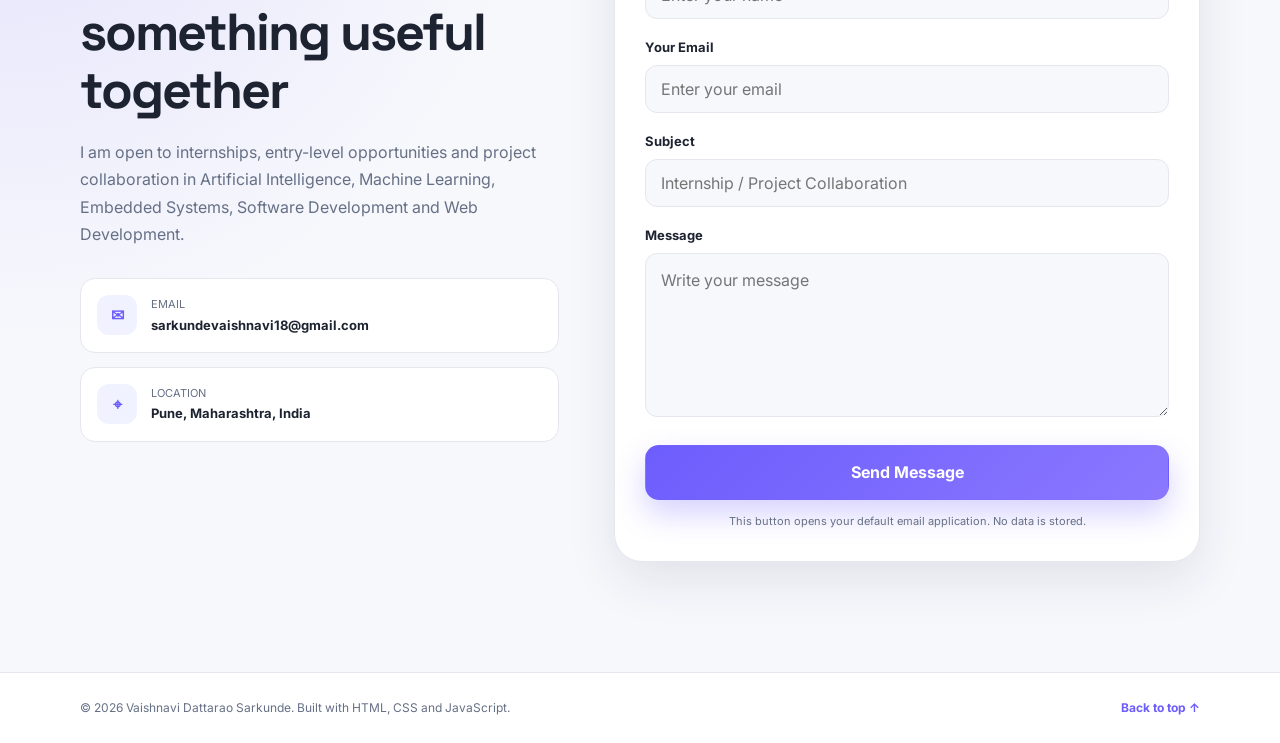
==== commit 62c95e55: "Add Internship Application Text Counter to portfolio" ====
--- a/index.html
+++ b/index.html
@@ -630,9 +630,54 @@
               </span>
             </div>
           </article>
-        </div>
-      </div>
-    </section>
+
+      <article class="project-card reveal" data-category="software">
+        <div class="project-visual visual-data">
+          <span>✎</span>
+          <small>Web Development</small>
+        </div>
+
+        <div class="project-content">
+          <div class="project-number">09</div>
+          <h3>Internship Application Text Counter</h3>
+
+          <p>
+            A responsive browser-based tool that instantly calculates words,
+            characters, sentences, paragraphs, reading time and application
+            text limits.
+          </p>
+
+          <div class="tag-list compact">
+            <span>HTML5</span>
+            <span>CSS3</span>
+            <span>JavaScript</span>
+            <span>Vercel</span>
+          </div>
+
+          <a
+            class="project-link"
+            href="https://internship-application-text-counter.vercel.app/"
+            target="_blank"
+            rel="noopener noreferrer"
+          >
+            Live Demo <span>↗</span>
+          </a>
+
+          <a
+            class="project-link"
+            href="https://github.com/vaishnavi07p/internship-application-text-counter"
+            target="_blank"
+            rel="noopener noreferrer"
+          >
+            View Code <span>↗</span>
+          </a>
+        </div>
+      </article>
+
+    </div>
+  </div>
+</section>
+
 
     <section class="section section-alt" id="education">
       <div class="container">
